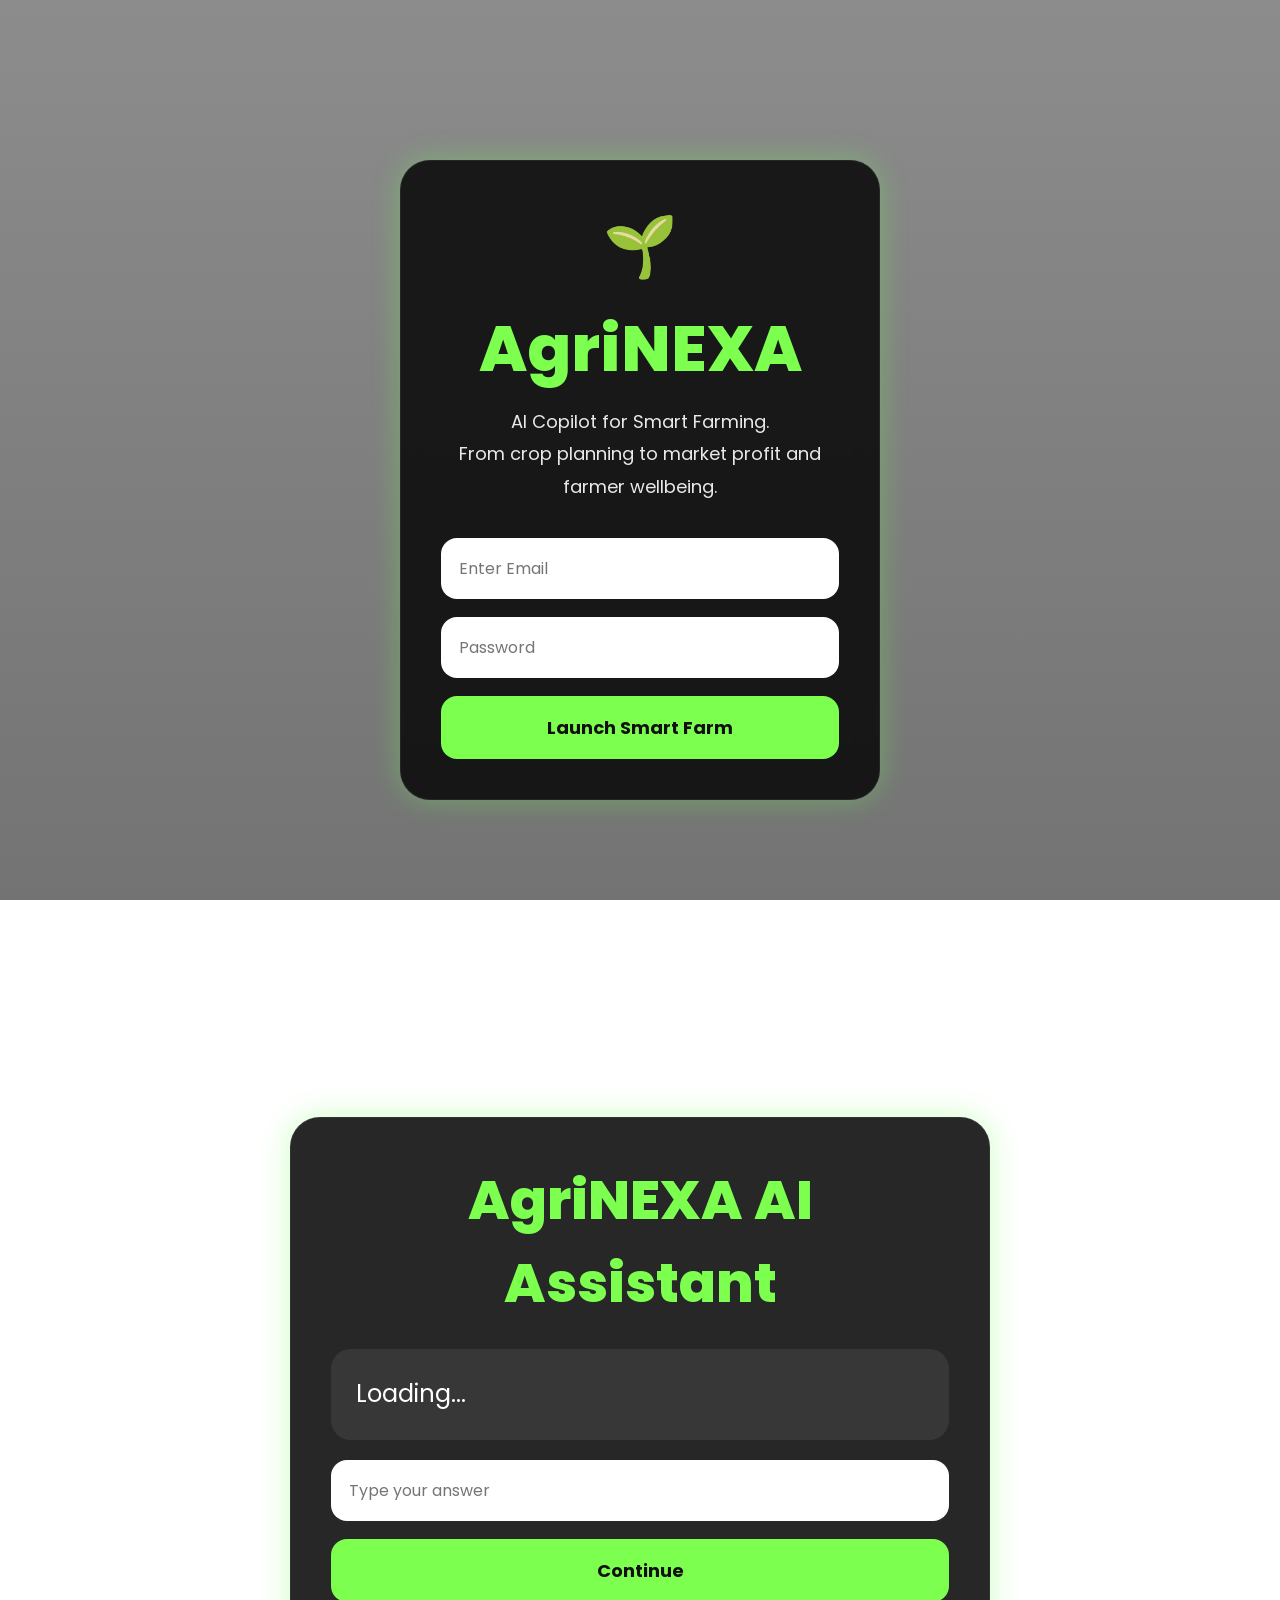
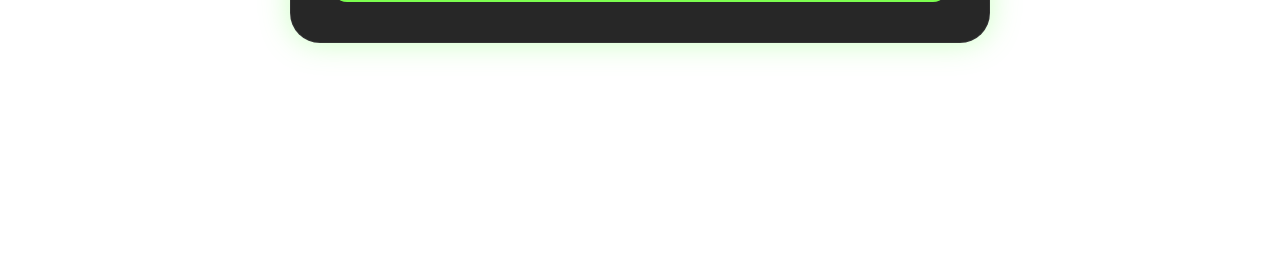
==== index.html @ 7d74be55 "best" ====
<!DOCTYPE html>
<html lang="en">
<head>
<meta charset="UTF-8" />
<meta name="viewport" content="width=device-width, initial-scale=1.0"/>

<title>AgriNEXA AI</title>

<link href="https://fonts.googleapis.com/css2?family=Poppins:wght@300;400;500;600;700;800&display=swap" rel="stylesheet">

<style>

*{
margin:0;
padding:0;
box-sizing:border-box;
font-family:'Poppins',sans-serif;
}

body{
background:
linear-gradient(rgba(0,0,0,0.45),rgba(0,0,0,0.55)),
url('https://images.unsplash.com/photo-1500382017468-9049fed747ef?q=80&w=1600&auto=format&fit=crop');
background-size:cover;
background-position:center;
background-attachment:fixed;
min-height:100vh;
color:white;
padding:30px;
}

.hidden{
display:none;
}

.center-screen{
min-height:100vh;
display:flex;
justify-content:center;
align-items:center;
}

.glass-card{
background:rgba(10,10,10,0.88);
backdrop-filter:blur(10px);
border-radius:30px;
padding:40px;
box-shadow:0 0 30px rgba(110,255,84,0.35);
border:1px solid rgba(255,255,255,0.06);
}

.login-box{
width:100%;
max-width:480px;
text-align:center;
}

.logo{
font-size:64px;
font-weight:800;
color:#7CFF4F;
margin-bottom:10px;
}

.logo-small{
font-size:60px;
margin-bottom:10px;
}

.subtitle{
font-size:18px;
line-height:1.8;
color:#e9e9e9;
margin-bottom:35px;
}

input,
select{
width:100%;
padding:18px;
margin-bottom:18px;
border:none;
border-radius:16px;
font-size:16px;
outline:none;
background:white;
}

button{
width:100%;
padding:18px;
border:none;
border-radius:16px;
background:#7CFF4F;
color:#111;
font-size:18px;
font-weight:700;
cursor:pointer;
transition:0.3s;
}

button:hover{
transform:scale(1.02);
}

.ai-box{
max-width:700px;
width:100%;
}

.ai-title{
font-size:55px;
font-weight:800;
color:#7CFF4F;
margin-bottom:25px;
text-align:center;
}

.question-box{
background:rgba(255,255,255,0.08);
padding:25px;
border-radius:20px;
font-size:24px;
line-height:1.7;
margin-bottom:20px;
}

.dashboard{
max-width:1400px;
margin:auto;
}

.dashboard-title{
font-size:58px;
font-weight:800;
color:#7CFF4F;
margin-bottom:30px;
}

.grid{
display:grid;
grid-template-columns:repeat(auto-fit,minmax(280px,1fr));
gap:25px;
}

.card{
background:rgba(10,10,10,0.88);
padding:30px;
border-radius:28px;
box-shadow:0 0 20px rgba(110,255,84,0.18);
border:1px solid rgba(255,255,255,0.05);
}

.card h3{
font-size:30px;
color:#7CFF4F;
margin-bottom:20px;
}

.big-number{
font-size:55px;
font-weight:800;
margin-bottom:10px;
}

.card p{
line-height:1.8;
font-size:16px;
color:#e7e7e7;
}

.status{
padding:10px 18px;
display:inline-block;
border-radius:50px;
background:#7CFF4F;
color:#111;
font-weight:700;
margin-bottom:15px;
}

.alert{
background:rgba(255,255,255,0.08);
padding:15px;
border-radius:14px;
margin-top:12px;
}

.progress{
height:10px;
background:#444;
border-radius:50px;
overflow:hidden;
margin-top:15px;
}

.progress-bar{
height:100%;
width:85%;
background:#7CFF4F;
}

@media(max-width:768px){

body{
padding:15px;
}

.logo{
font-size:48px;
}

.ai-title{
font-size:38px;
}

.dashboard-title{
font-size:40px;
}

}

</style>
</head>

<body>

<!-- LOGIN PAGE -->

<section id="loginPage" class="center-screen">

<div class="glass-card login-box">

<div class="logo-small">🌱</div>

<h1 class="logo">AgriNEXA</h1>

<p class="subtitle">
AI Copilot for Smart Farming.<br>
From crop planning to market profit and farmer wellbeing.
</p>

<input type="email" placeholder="Enter Email">

<input type="password" placeholder="Password">

<button onclick="startOnboarding()">
Launch Smart Farm
</button>

</div>

</section>

<!-- AI ONBOARDING -->

<section id="onboardingPage" class="hidden center-screen">

<div class="glass-card ai-box">

<h1 class="ai-title">AgriNEXA AI Assistant</h1>

<div class="question-box" id="questionBox">
Loading...
</div>

<input
type="text"
id="answerInput"
placeholder="Type your answer"
>

<button onclick="nextQuestion()">
Continue
</button>

</div>

</section>

<!-- DASHBOARD -->

<section id="dashboardPage" class="hidden">

<div class="dashboard">

<h1 class="dashboard-title">
AgriNEXA Intelligence Center
</h1>

<div class="grid">

<!-- PROFILE -->

<div class="card">

<h3>👨‍🌾 Farmer Profile</h3>

<p><strong>Name:</strong> <span id="farmerName">--</span></p>

<p><strong>Region:</strong> <span id="regionName">--</span></p>

<p><strong>Selected Crop:</strong></p>

<p id="cropResult">
Waiting for AI recommendation...
</p>

</div>

<!-- FARM HEALTH -->

<div class="card">

<h3>🌿 Farm Health</h3>

<div class="big-number" id="farmHealth">
--
</div>

<p>
AI analyzes environmental conditions,
soil readiness and crop potential.
</p>

<div class="progress">
<div class="progress-bar"></div>
</div>

</div>

<!-- WEATHER -->

<div class="card">

<h3>🌦 Weather Risk</h3>

<div class="big-number" id="weatherRisk">
--
</div>

<p>
Climate monitoring and seasonal
prediction intelligence.
</p>

</div>

<!-- PROFIT -->

<div class="card">

<h3>💰 Expected Profit</h3>

<div class="big-number" id="profitForecast">
--
</div>

<p>
Projected seasonal revenue generated
from AI market intelligence.
</p>

</div>

<!-- AI ASSISTANT -->

<div class="card">

<h3>🤖 AI Farming Assistant</h3>

<p id="aiMessage">
AI waiting for farmer data...
</p>

<input type="text" placeholder="Ask AgriNEXA AI anything">

<button style="margin-top:15px;">
Ask AI
</button>

</div>

<!-- WELLBEING -->

<div class="card">

<h3>💖 Farmer Wellbeing</h3>

<p id="wellbeingStatus">
Waiting for wellbeing analysis...
</p>

<div class="progress">
<div class="progress-bar" style="width:78%;"></div>
</div>

</div>

<!-- JOURNEY -->

<div class="card">

<h3>🧭 AI Farm Journey</h3>

<p>✅ Soil Analysis</p>
<p>✅ Crop Recommendation</p>
<p>✅ Disease Monitoring</p>
<p>⚪ Harvest Planning</p>
<p>⚪ Market Selling</p>

<div class="progress">
<div class="progress-bar" style="width:60%;"></div>
</div>

</div>

<!-- CROP SCANNER -->

<div class="card">

<h3>📷 Crop Disease Scanner</h3>

<img
src="https://images.unsplash.com/photo-1464226184884-fa280b87c399?q=80&w=1200&auto=format&fit=crop"
style="width:100%;border-radius:18px;margin-bottom:18px;"
>

<input type="file">

<button style="margin-top:15px;">
Scan Plant
</button>

<p style="margin-top:15px;">
AI waiting for crop scan...
</p>

</div>

<!-- MARKET -->

<div class="card">

<h3>🌍 Market Intelligence</h3>

<p>📍 Best Market: Arusha City</p>
<p>💵 Demand Level: HIGH</p>
<p>📈 Prices expected to rise next week</p>

<h3 style="margin-top:25px;">
🚨 Live AI Alerts
</h3>

<div class="alert">
🌧 Rain expected in 3 days.
</div>

<div class="alert">
📊 Market demand increased by 12%.
</div>

<div class="alert">
🦠 Early disease risk detected nearby.
</div>

</div>

<!-- INSURANCE -->

<div class="card">

<h3>🛡 AgriNEXA Farm Shield</h3>

<div class="status">
INSURANCE OPTIONAL
</div>

<p>✅ Climate Damage</p>
<p>✅ Crop Failure Protection</p>
<p>✅ Disease Loss</p>
<p>✅ Extreme Rainfall</p>

<p style="margin-top:20px;">
Monthly Protection:<br>
<strong>18,000 TZS</strong>
</p>

<button style="margin-top:20px;">
Activate Farm Shield
</button>

</div>

</div>

</div>

</section>

<script>

const loginPage = document.getElementById("loginPage");
const onboardingPage = document.getElementById("onboardingPage");
const dashboardPage = document.getElementById("dashboardPage");

const questionBox = document.getElementById("questionBox");
const answerInput = document.getElementById("answerInput");

const farmerName = document.getElementById("farmerName");
const regionName = document.getElementById("regionName");

const cropResult = document.getElementById("cropResult");
const farmHealth = document.getElementById("farmHealth");
const weatherRisk = document.getElementById("weatherRisk");
const profitForecast = document.getElementById("profitForecast");
const wellbeingStatus = document.getElementById("wellbeingStatus");
const aiMessage = document.getElementById("aiMessage");

let farmerData = {};

const questions = [

{
key:"name",
question:"👋 Hello farmer, what is your name?"
},

{
key:"region",
question:"📍 Which region are you farming in?"
},

{
key:"crop",
question:"🌱 Which crop are you interested in growing?"
},

{
key:"feeling",
question:"💭 How are you feeling about this farming season?"
}

];

let currentQuestion = 0;

function startOnboarding(){

loginPage.classList.add("hidden");

onboardingPage.classList.remove("hidden");

questionBox.innerHTML = questions[0].question;

}

function nextQuestion(){

const answer = answerInput.value.trim();

if(answer === ""){

alert("Please answer first.");

return;

}

farmerData[questions[currentQuestion].key] = answer;

currentQuestion++;

if(currentQuestion < questions.length){

questionBox.innerHTML =
questions[currentQuestion].question;

answerInput.value = "";

}else{

generateDashboard();

}

}

function generateDashboard(){

onboardingPage.classList.add("hidden");

dashboardPage.classList.remove("hidden");

farmerName.innerHTML = farmerData.name;

regionName.innerHTML = farmerData.region;

cropResult.innerHTML =
farmerData.crop;

const crop = farmerData.crop.toLowerCase();

if(crop.includes("coffee")){

farmHealth.innerHTML = "92%";

weatherRisk.innerHTML = "LOW";

profitForecast.innerHTML = "480K";

aiMessage.innerHTML =
"Coffee farming in " +
farmerData.region +
" has strong export demand and low climate risk.";

}
else if(crop.includes("maize")){

farmHealth.innerHTML = "85%";

weatherRisk.innerHTML = "MEDIUM";

profitForecast.innerHTML = "320K";

aiMessage.innerHTML =
"Maize farming in " +
farmerData.region +
" shows stable market potential.";

}
else{

farmHealth.innerHTML = "88%";

weatherRisk.innerHTML = "LOW";

profitForecast.innerHTML = "400K";

aiMessage.innerHTML =
"AI predicts positive farming potential in " +
farmerData.region + ".";

}

const feeling =
farmerData.feeling.toLowerCase();

if(
feeling.includes("stress") ||
feeling.includes("tired") ||
feeling.includes("worried")
){

wellbeingStatus.innerHTML =
"⚠ Emotional stress detected. Wellness support activated.";

}else{

wellbeingStatus.innerHTML =
"✅ Farmer wellbeing stable and supported.";

}

window.scrollTo(0,0);

}

</script>

</body>
</html>
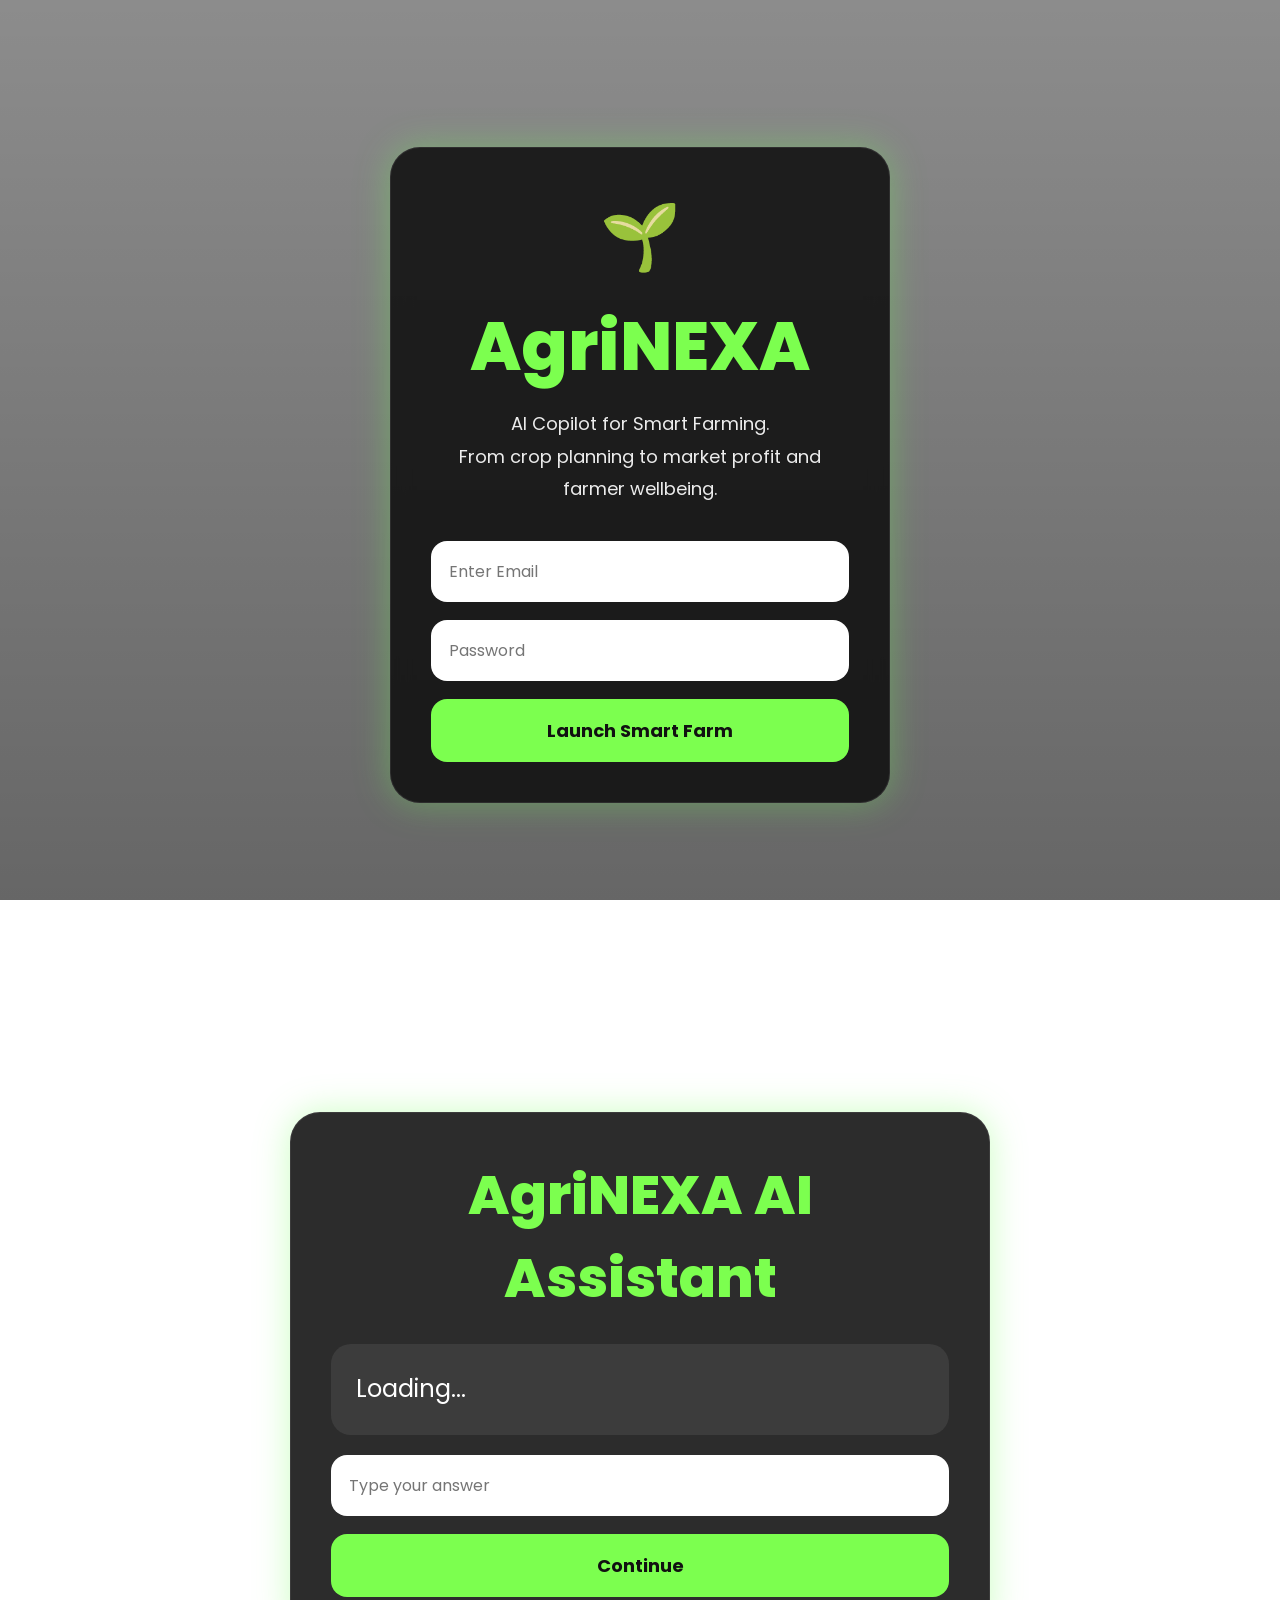
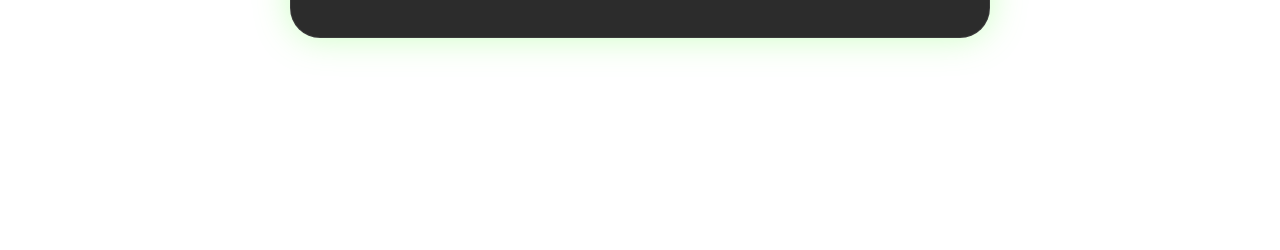
==== commit 829ac0fd: "cool" ====
--- a/index.html
+++ b/index.html
@@ -1,8 +1,8 @@
 <!DOCTYPE html>
 <html lang="en">
 <head>
-<meta charset="UTF-8" />
-<meta name="viewport" content="width=device-width, initial-scale=1.0"/>
+<meta charset="UTF-8">
+<meta name="viewport" content="width=device-width, initial-scale=1.0">
 
 <title>AgriNEXA AI</title>
 
@@ -19,14 +19,14 @@
 
 body{
 background:
-linear-gradient(rgba(0,0,0,0.45),rgba(0,0,0,0.55)),
+linear-gradient(rgba(0,0,0,0.45),rgba(0,0,0,0.60)),
 url('https://images.unsplash.com/photo-1500382017468-9049fed747ef?q=80&w=1600&auto=format&fit=crop');
 background-size:cover;
 background-position:center;
 background-attachment:fixed;
 min-height:100vh;
+padding:25px;
 color:white;
-padding:30px;
 }
 
 .hidden{
@@ -41,36 +41,36 @@
 }
 
 .glass-card{
-background:rgba(10,10,10,0.88);
-backdrop-filter:blur(10px);
+background:rgba(15,15,15,0.88);
 border-radius:30px;
 padding:40px;
-box-shadow:0 0 30px rgba(110,255,84,0.35);
-border:1px solid rgba(255,255,255,0.06);
+backdrop-filter:blur(10px);
+box-shadow:0 0 35px rgba(110,255,84,0.35);
+border:1px solid rgba(255,255,255,0.08);
 }
 
 .login-box{
 width:100%;
-max-width:480px;
+max-width:500px;
 text-align:center;
 }
 
 .logo{
-font-size:64px;
+font-size:68px;
 font-weight:800;
 color:#7CFF4F;
 margin-bottom:10px;
 }
 
 .logo-small{
-font-size:60px;
+font-size:65px;
 margin-bottom:10px;
 }
 
 .subtitle{
 font-size:18px;
 line-height:1.8;
-color:#e9e9e9;
+color:#ececec;
 margin-bottom:35px;
 }
 
@@ -83,7 +83,6 @@
 border-radius:16px;
 font-size:16px;
 outline:none;
-background:white;
 }
 
 button{
@@ -92,9 +91,9 @@
 border:none;
 border-radius:16px;
 background:#7CFF4F;
-color:#111;
 font-size:18px;
 font-weight:700;
+color:#111;
 cursor:pointer;
 transition:0.3s;
 }
@@ -104,8 +103,8 @@
 }
 
 .ai-box{
+width:100%;
 max-width:700px;
-width:100%;
 }
 
 .ai-title{
@@ -126,12 +125,12 @@
 }
 
 .dashboard{
-max-width:1400px;
+max-width:1450px;
 margin:auto;
 }
 
 .dashboard-title{
-font-size:58px;
+font-size:60px;
 font-weight:800;
 color:#7CFF4F;
 margin-bottom:30px;
@@ -139,49 +138,39 @@
 
 .grid{
 display:grid;
-grid-template-columns:repeat(auto-fit,minmax(280px,1fr));
+grid-template-columns:repeat(auto-fit,minmax(300px,1fr));
 gap:25px;
 }
 
 .card{
-background:rgba(10,10,10,0.88);
-padding:30px;
+background:rgba(15,15,15,0.88);
+padding:28px;
 border-radius:28px;
-box-shadow:0 0 20px rgba(110,255,84,0.18);
+box-shadow:0 0 20px rgba(110,255,84,0.15);
 border:1px solid rgba(255,255,255,0.05);
 }
 
 .card h3{
 font-size:30px;
+margin-bottom:18px;
 color:#7CFF4F;
-margin-bottom:20px;
 }
 
 .big-number{
-font-size:55px;
+font-size:58px;
 font-weight:800;
-margin-bottom:10px;
+margin-bottom:12px;
 }
 
 .card p{
+font-size:16px;
 line-height:1.8;
-font-size:16px;
-color:#e7e7e7;
-}
-
-.status{
-padding:10px 18px;
-display:inline-block;
-border-radius:50px;
-background:#7CFF4F;
-color:#111;
-font-weight:700;
-margin-bottom:15px;
+color:#ededed;
 }
 
 .alert{
 background:rgba(255,255,255,0.08);
-padding:15px;
+padding:14px;
 border-radius:14px;
 margin-top:12px;
 }
@@ -191,7 +180,7 @@
 background:#444;
 border-radius:50px;
 overflow:hidden;
-margin-top:15px;
+margin-top:18px;
 }
 
 .progress-bar{
@@ -200,22 +189,32 @@
 background:#7CFF4F;
 }
 
+.status{
+display:inline-block;
+padding:10px 18px;
+background:#7CFF4F;
+color:#111;
+font-weight:700;
+border-radius:50px;
+margin-bottom:18px;
+}
+
 @media(max-width:768px){
+
+.logo{
+font-size:50px;
+}
+
+.ai-title{
+font-size:38px;
+}
+
+.dashboard-title{
+font-size:40px;
+}
 
 body{
 padding:15px;
-}
-
-.logo{
-font-size:48px;
-}
-
-.ai-title{
-font-size:38px;
-}
-
-.dashboard-title{
-font-size:40px;
 }
 
 }
@@ -252,13 +251,15 @@
 
 </section>
 
-<!-- AI ONBOARDING -->
+<!-- AI QUESTIONS -->
 
 <section id="onboardingPage" class="hidden center-screen">
 
 <div class="glass-card ai-box">
 
-<h1 class="ai-title">AgriNEXA AI Assistant</h1>
+<h1 class="ai-title">
+AgriNEXA AI Assistant
+</h1>
 
 <div class="question-box" id="questionBox">
 Loading...
@@ -300,15 +301,19 @@
 
 <p><strong>Region:</strong> <span id="regionName">--</span></p>
 
-<p><strong>Selected Crop:</strong></p>
+<p><strong>Budget:</strong> <span id="budgetName">--</span></p>
+
+<p style="margin-top:15px;">
+<strong>Recommended Crop:</strong>
+</p>
 
 <p id="cropResult">
-Waiting for AI recommendation...
-</p>
-
-</div>
-
-<!-- FARM HEALTH -->
+Waiting for AI analysis...
+</p>
+
+</div>
+
+<!-- HEALTH -->
 
 <div class="card">
 
@@ -319,8 +324,7 @@
 </div>
 
 <p>
-AI analyzes environmental conditions,
-soil readiness and crop potential.
+AI detects crop performance and environmental conditions.
 </p>
 
 <div class="progress">
@@ -340,8 +344,7 @@
 </div>
 
 <p>
-Climate monitoring and seasonal
-prediction intelligence.
+Real-time climate intelligence and rainfall prediction.
 </p>
 
 </div>
@@ -357,13 +360,12 @@
 </div>
 
 <p>
-Projected seasonal revenue generated
-from AI market intelligence.
-</p>
-
-</div>
-
-<!-- AI ASSISTANT -->
+Projected seasonal revenue powered by AI market intelligence.
+</p>
+
+</div>
+
+<!-- AI -->
 
 <div class="card">
 
@@ -392,7 +394,7 @@
 </p>
 
 <div class="progress">
-<div class="progress-bar" style="width:78%;"></div>
+<div class="progress-bar" style="width:75%;"></div>
 </div>
 
 </div>
@@ -415,7 +417,7 @@
 
 </div>
 
-<!-- CROP SCANNER -->
+<!-- SCANNER -->
 
 <div class="card">
 
@@ -445,8 +447,10 @@
 <h3>🌍 Market Intelligence</h3>
 
 <p>📍 Best Market: Arusha City</p>
-<p>💵 Demand Level: HIGH</p>
-<p>📈 Prices expected to rise next week</p>
+
+<p>📈 Market Demand: HIGH</p>
+
+<p>💵 Selling Prices Rising</p>
 
 <h3 style="margin-top:25px;">
 🚨 Live AI Alerts
@@ -457,11 +461,11 @@
 </div>
 
 <div class="alert">
-📊 Market demand increased by 12%.
+📊 Coffee demand increased by 12%.
 </div>
 
 <div class="alert">
-🦠 Early disease risk detected nearby.
+🦠 Early disease risk nearby.
 </div>
 
 </div>
@@ -476,13 +480,13 @@
 INSURANCE OPTIONAL
 </div>
 
+<p>✅ Crop Failure Protection</p>
 <p>✅ Climate Damage</p>
-<p>✅ Crop Failure Protection</p>
 <p>✅ Disease Loss</p>
 <p>✅ Extreme Rainfall</p>
 
-<p style="margin-top:20px;">
-Monthly Protection:<br>
+<p style="margin-top:18px;">
+Monthly Protection:
 <strong>18,000 TZS</strong>
 </p>
 
@@ -500,22 +504,47 @@
 
 <script>
 
-const loginPage = document.getElementById("loginPage");
-const onboardingPage = document.getElementById("onboardingPage");
-const dashboardPage = document.getElementById("dashboardPage");
-
-const questionBox = document.getElementById("questionBox");
-const answerInput = document.getElementById("answerInput");
-
-const farmerName = document.getElementById("farmerName");
-const regionName = document.getElementById("regionName");
-
-const cropResult = document.getElementById("cropResult");
-const farmHealth = document.getElementById("farmHealth");
-const weatherRisk = document.getElementById("weatherRisk");
-const profitForecast = document.getElementById("profitForecast");
-const wellbeingStatus = document.getElementById("wellbeingStatus");
-const aiMessage = document.getElementById("aiMessage");
+const loginPage =
+document.getElementById("loginPage");
+
+const onboardingPage =
+document.getElementById("onboardingPage");
+
+const dashboardPage =
+document.getElementById("dashboardPage");
+
+const questionBox =
+document.getElementById("questionBox");
+
+const answerInput =
+document.getElementById("answerInput");
+
+const farmerName =
+document.getElementById("farmerName");
+
+const regionName =
+document.getElementById("regionName");
+
+const budgetName =
+document.getElementById("budgetName");
+
+const cropResult =
+document.getElementById("cropResult");
+
+const farmHealth =
+document.getElementById("farmHealth");
+
+const weatherRisk =
+document.getElementById("weatherRisk");
+
+const profitForecast =
+document.getElementById("profitForecast");
+
+const wellbeingStatus =
+document.getElementById("wellbeingStatus");
+
+const aiMessage =
+document.getElementById("aiMessage");
 
 let farmerData = {};
 
@@ -533,7 +562,12 @@
 
 {
 key:"crop",
-question:"🌱 Which crop are you interested in growing?"
+question:"🌱 Which crop do you want to grow?"
+},
+
+{
+key:"budget",
+question:"💰 What is your farming budget?"
 },
 
 {
@@ -551,34 +585,49 @@
 
 onboardingPage.classList.remove("hidden");
 
-questionBox.innerHTML = questions[0].question;
-
-}
-
-function nextQuestion(){
-
-const answer = answerInput.value.trim();
-
-if(answer === ""){
-
-alert("Please answer first.");
-
-return;
-
-}
-
-farmerData[questions[currentQuestion].key] = answer;
-
-currentQuestion++;
-
-if(currentQuestion < questions.length){
+dashboardPage.classList.add("hidden");
+
+currentQuestion = 0;
 
 questionBox.innerHTML =
 questions[currentQuestion].question;
 
 answerInput.value = "";
 
-}else{
+answerInput.focus();
+
+}
+
+function nextQuestion(){
+
+const answer =
+answerInput.value.trim();
+
+if(answer === ""){
+
+alert("Please answer first.");
+
+return;
+
+}
+
+farmerData[
+questions[currentQuestion].key
+] = answer;
+
+currentQuestion++;
+
+if(currentQuestion < questions.length){
+
+questionBox.innerHTML =
+questions[currentQuestion].question;
+
+answerInput.value = "";
+
+answerInput.focus();
+
+}
+else{
 
 generateDashboard();
 
@@ -592,14 +641,20 @@
 
 dashboardPage.classList.remove("hidden");
 
-farmerName.innerHTML = farmerData.name;
-
-regionName.innerHTML = farmerData.region;
+farmerName.innerHTML =
+farmerData.name;
+
+regionName.innerHTML =
+farmerData.region;
+
+budgetName.innerHTML =
+farmerData.budget;
 
 cropResult.innerHTML =
 farmerData.crop;
 
-const crop = farmerData.crop.toLowerCase();
+const crop =
+farmerData.crop.toLowerCase();
 
 if(crop.includes("coffee")){
 
@@ -612,7 +667,7 @@
 aiMessage.innerHTML =
 "Coffee farming in " +
 farmerData.region +
-" has strong export demand and low climate risk.";
+" shows strong export demand, low rainfall risk and high profitability.";
 
 }
 else if(crop.includes("maize")){
@@ -626,7 +681,7 @@
 aiMessage.innerHTML =
 "Maize farming in " +
 farmerData.region +
-" shows stable market potential.";
+" has stable growth potential and seasonal demand.";
 
 }
 else{
@@ -638,7 +693,7 @@
 profitForecast.innerHTML = "400K";
 
 aiMessage.innerHTML =
-"AI predicts positive farming potential in " +
+"AI predicts positive farming opportunities in " +
 farmerData.region + ".";
 
 }
@@ -648,21 +703,35 @@
 
 if(
 feeling.includes("stress") ||
-feeling.includes("tired") ||
-feeling.includes("worried")
+feeling.includes("worried") ||
+feeling.includes("tired")
 ){
 
 wellbeingStatus.innerHTML =
-"⚠ Emotional stress detected. Wellness support activated.";
-
-}else{
+"⚠ Emotional stress detected. AgriNEXA wellness support activated.";
+
+}
+else{
 
 wellbeingStatus.innerHTML =
 "✅ Farmer wellbeing stable and supported.";
 
 }
 
-window.scrollTo(0,0);
+window.scrollTo({
+top:0,
+behavior:"smooth"
+});
+
+}
+
+window.onload = function(){
+
+loginPage.classList.remove("hidden");
+
+onboardingPage.classList.add("hidden");
+
+dashboardPage.classList.add("hidden");
 
 }
 
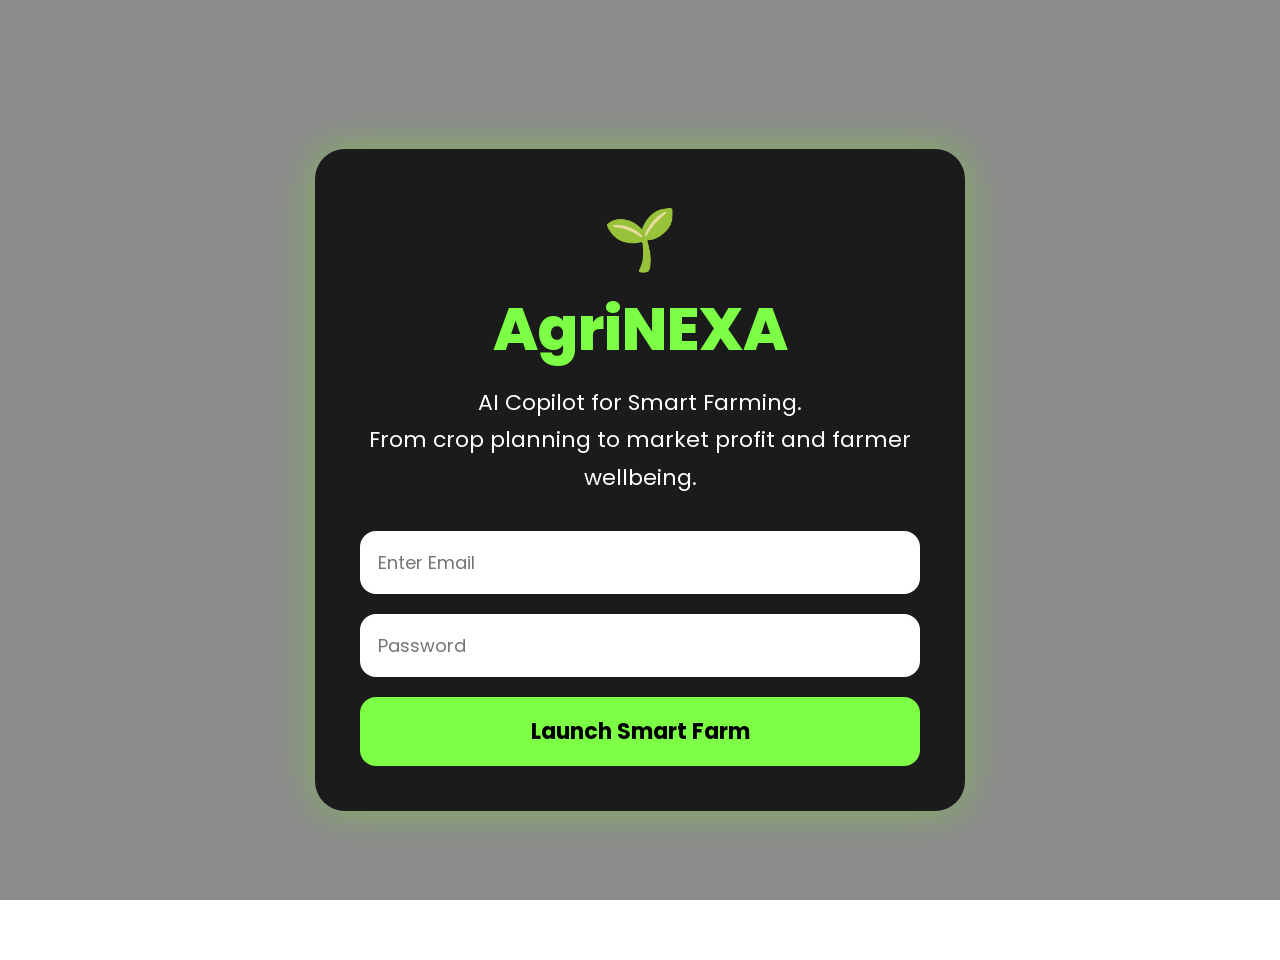
==== commit 6d341850: "super cool" ====
--- a/index.html
+++ b/index.html
@@ -3,10 +3,9 @@
 <head>
 <meta charset="UTF-8">
 <meta name="viewport" content="width=device-width, initial-scale=1.0">
-
 <title>AgriNEXA AI</title>
 
-<link href="https://fonts.googleapis.com/css2?family=Poppins:wght@300;400;500;600;700;800&display=swap" rel="stylesheet">
+<link href="https://fonts.googleapis.com/css2?family=Poppins:wght@300;400;500;700;800&display=swap" rel="stylesheet">
 
 <style>
 
@@ -18,71 +17,65 @@
 }
 
 body{
-background:
-linear-gradient(rgba(0,0,0,0.45),rgba(0,0,0,0.60)),
-url('https://images.unsplash.com/photo-1500382017468-9049fed747ef?q=80&w=1600&auto=format&fit=crop');
+background:url('https://images.unsplash.com/photo-1500382017468-9049fed747ef?q=80&w=1600&auto=format&fit=crop');
 background-size:cover;
 background-position:center;
-background-attachment:fixed;
 min-height:100vh;
-padding:25px;
-color:white;
-}
-
-.hidden{
-display:none;
-}
-
-.center-screen{
-min-height:100vh;
+padding:30px;
+overflow-x:hidden;
+}
+
+.overlay{
+position:fixed;
+top:0;
+left:0;
+width:100%;
+height:100%;
+background:rgba(0,0,0,0.45);
+z-index:-1;
+}
+
+.center{
 display:flex;
 justify-content:center;
 align-items:center;
-}
-
-.glass-card{
-background:rgba(15,15,15,0.88);
+min-height:100vh;
+}
+
+.card{
+width:100%;
+max-width:650px;
+background:rgba(18,18,18,0.92);
 border-radius:30px;
-padding:40px;
+padding:45px;
+box-shadow:0 0 40px rgba(111,255,0,0.35);
 backdrop-filter:blur(10px);
-box-shadow:0 0 35px rgba(110,255,84,0.35);
-border:1px solid rgba(255,255,255,0.08);
-}
-
-.login-box{
-width:100%;
-max-width:500px;
+}
+
+.logo{
+font-size:60px;
+font-weight:800;
+color:#7CFF45;
 text-align:center;
-}
-
-.logo{
-font-size:68px;
-font-weight:800;
-color:#7CFF4F;
 margin-bottom:10px;
 }
 
-.logo-small{
-font-size:65px;
-margin-bottom:10px;
-}
-
 .subtitle{
-font-size:18px;
-line-height:1.8;
-color:#ececec;
+text-align:center;
+color:white;
+font-size:22px;
+line-height:1.7;
 margin-bottom:35px;
 }
 
-input,
-select{
+input,select{
 width:100%;
 padding:18px;
-margin-bottom:18px;
 border:none;
+outline:none;
 border-radius:16px;
-font-size:16px;
-outline:none;
+margin-bottom:20px;
+font-size:18px;
 }
 
 button{
@@ -90,10 +83,9 @@
 padding:18px;
 border:none;
 border-radius:16px;
-background:#7CFF4F;
-font-size:18px;
+background:#7CFF45;
+font-size:22px;
 font-weight:700;
-color:#111;
 cursor:pointer;
 transition:0.3s;
 }
@@ -102,142 +94,117 @@
 transform:scale(1.02);
 }
 
-.ai-box{
-width:100%;
-max-width:700px;
-}
-
-.ai-title{
-font-size:55px;
-font-weight:800;
-color:#7CFF4F;
-margin-bottom:25px;
-text-align:center;
-}
-
 .question-box{
-background:rgba(255,255,255,0.08);
+background:#3b3b3b;
 padding:25px;
-border-radius:20px;
+border-radius:18px;
+color:white;
 font-size:24px;
-line-height:1.7;
 margin-bottom:20px;
+font-weight:600;
+line-height:1.6;
 }
 
 .dashboard{
-max-width:1450px;
-margin:auto;
+display:none;
+padding-top:20px;
 }
 
 .dashboard-title{
 font-size:60px;
 font-weight:800;
-color:#7CFF4F;
-margin-bottom:30px;
+color:#7CFF45;
+margin-bottom:25px;
 }
 
 .grid{
 display:grid;
-grid-template-columns:repeat(auto-fit,minmax(300px,1fr));
-gap:25px;
-}
-
-.card{
-background:rgba(15,15,15,0.88);
-padding:28px;
-border-radius:28px;
-box-shadow:0 0 20px rgba(110,255,84,0.15);
-border:1px solid rgba(255,255,255,0.05);
-}
-
-.card h3{
-font-size:30px;
+grid-template-columns:repeat(auto-fit,minmax(280px,1fr));
+gap:20px;
+}
+
+.box{
+background:rgba(18,18,18,0.92);
+border-radius:25px;
+padding:25px;
+color:white;
+box-shadow:0 0 25px rgba(124,255,69,0.18);
+}
+
+.box h2{
+color:#7CFF45;
+font-size:34px;
 margin-bottom:18px;
-color:#7CFF4F;
-}
-
-.big-number{
-font-size:58px;
+}
+
+.big{
+font-size:55px;
 font-weight:800;
-margin-bottom:12px;
-}
-
-.card p{
-font-size:16px;
+margin-bottom:10px;
+}
+
+.small{
+font-size:17px;
 line-height:1.8;
-color:#ededed;
-}
-
-.alert{
-background:rgba(255,255,255,0.08);
-padding:14px;
-border-radius:14px;
-margin-top:12px;
 }
 
 .progress{
-height:10px;
-background:#444;
-border-radius:50px;
+width:100%;
+height:12px;
+background:#555;
+border-radius:20px;
 overflow:hidden;
-margin-top:18px;
+margin-top:20px;
 }
 
 .progress-bar{
 height:100%;
-width:85%;
-background:#7CFF4F;
-}
-
-.status{
-display:inline-block;
-padding:10px 18px;
-background:#7CFF4F;
-color:#111;
-font-weight:700;
-border-radius:50px;
-margin-bottom:18px;
-}
-
-@media(max-width:768px){
+width:75%;
+background:#7CFF45;
+}
+
+.ai-message{
+font-size:18px;
+line-height:1.9;
+margin-top:15px;
+}
+
+@media(max-width:700px){
 
 .logo{
-font-size:50px;
-}
-
-.ai-title{
-font-size:38px;
+font-size:45px;
 }
 
 .dashboard-title{
-font-size:40px;
-}
-
-body{
-padding:15px;
+font-size:42px;
+}
+
+.card{
+padding:30px;
 }
 
 }
 
 </style>
 </head>
-
 <body>
 
+<div class="overlay"></div>
+
 <!-- LOGIN PAGE -->
 
-<section id="loginPage" class="center-screen">
-
-<div class="glass-card login-box">
-
-<div class="logo-small">🌱</div>
-
-<h1 class="logo">AgriNEXA</h1>
-
-<p class="subtitle">
+<div class="center" id="loginPage">
+
+<div class="card">
+
+<div style="text-align:center;font-size:60px;">🌱</div>
+
+<div class="logo">AgriNEXA</div>
+
+<div class="subtitle">
 AI Copilot for Smart Farming.<br>
 From crop planning to market profit and farmer wellbeing.
-</p>
+</div>
 
 <input type="email" placeholder="Enter Email">
 
@@ -249,17 +216,17 @@
 
 </div>
 
-</section>
-
-<!-- AI QUESTIONS -->
-
-<section id="onboardingPage" class="hidden center-screen">
-
-<div class="glass-card ai-box">
-
-<h1 class="ai-title">
+</div>
+
+<!-- ONBOARDING PAGE -->
+
+<div class="center" id="onboardingPage" style="display:none;">
+
+<div class="card">
+
+<div class="logo" style="font-size:52px;">
 AgriNEXA AI Assistant
-</h1>
+</div>
 
 <div class="question-box" id="questionBox">
 Loading...
@@ -268,8 +235,7 @@
 <input
 type="text"
 id="answerInput"
-placeholder="Type your answer"
->
+placeholder="Type your answer">
 
 <button onclick="nextQuestion()">
 Continue
@@ -277,55 +243,78 @@
 
 </div>
 
-</section>
+</div>
 
 <!-- DASHBOARD -->
 
-<section id="dashboardPage" class="hidden">
-
-<div class="dashboard">
-
-<h1 class="dashboard-title">
+<div class="dashboard" id="dashboardPage">
+
+<div class="dashboard-title">
 AgriNEXA Intelligence Center
-</h1>
+</div>
 
 <div class="grid">
 
-<!-- PROFILE -->
-
-<div class="card">
-
-<h3>👨‍🌾 Farmer Profile</h3>
-
-<p><strong>Name:</strong> <span id="farmerName">--</span></p>
-
-<p><strong>Region:</strong> <span id="regionName">--</span></p>
-
-<p><strong>Budget:</strong> <span id="budgetName">--</span></p>
-
-<p style="margin-top:15px;">
-<strong>Recommended Crop:</strong>
-</p>
-
-<p id="cropResult">
-Waiting for AI analysis...
-</p>
-
-</div>
-
-<!-- HEALTH -->
-
-<div class="card">
-
-<h3>🌿 Farm Health</h3>
-
-<div class="big-number" id="farmHealth">
---
-</div>
-
-<p>
-AI detects crop performance and environmental conditions.
-</p>
+<div class="box">
+<h2>👨‍🌾 Farmer Profile</h2>
+
+<div class="small">
+<b>Name:</b> <span id="farmerName"></span><br><br>
+
+<b>Region:</b> <span id="regionName"></span><br><br>
+
+<b>Selected Crop:</b> <span id="cropResult"></span><br><br>
+
+<b>Budget:</b> <span id="budgetName"></span>
+</div>
+</div>
+
+<div class="box">
+<h2>🌱 Farm Health</h2>
+
+<div class="big" id="farmHealth">
+92%
+</div>
+
+<div class="small">
+AI detects strong crop performance and healthy environmental conditions.
+</div>
+</div>
+
+<div class="box">
+<h2>💰 Expected Profit</h2>
+
+<div class="big" id="profitForecast">
+460K
+</div>
+
+<div class="small">
+Projected seasonal profit based on AI crop intelligence and market demand.
+</div>
+</div>
+
+<div class="box">
+<h2>🌦 Weather Risk</h2>
+
+<div class="big" id="weatherRisk">
+LOW
+</div>
+
+<div class="small">
+No major climate disruption expected this farming cycle.
+</div>
+</div>
+
+<div class="box">
+<h2>🧠 Farmer Wellbeing</h2>
+
+<div
+class="small"
+id="wellbeingStatus">
+
+Stable mental condition detected.
+
+</div>
 
 <div class="progress">
 <div class="progress-bar"></div>
@@ -333,162 +322,81 @@
 
 </div>
 
-<!-- WEATHER -->
-
-<div class="card">
-
-<h3>🌦 Weather Risk</h3>
-
-<div class="big-number" id="weatherRisk">
---
-</div>
-
-<p>
-Real-time climate intelligence and rainfall prediction.
-</p>
-
-</div>
-
-<!-- PROFIT -->
-
-<div class="card">
-
-<h3>💰 Expected Profit</h3>
-
-<div class="big-number" id="profitForecast">
---
-</div>
-
-<p>
-Projected seasonal revenue powered by AI market intelligence.
-</p>
-
-</div>
-
-<!-- AI -->
-
-<div class="card">
-
-<h3>🤖 AI Farming Assistant</h3>
-
-<p id="aiMessage">
-AI waiting for farmer data...
-</p>
-
-<input type="text" placeholder="Ask AgriNEXA AI anything">
-
-<button style="margin-top:15px;">
-Ask AI
-</button>
-
-</div>
-
-<!-- WELLBEING -->
-
-<div class="card">
-
-<h3>💖 Farmer Wellbeing</h3>
-
-<p id="wellbeingStatus">
-Waiting for wellbeing analysis...
-</p>
-
-<div class="progress">
-<div class="progress-bar" style="width:75%;"></div>
-</div>
-
-</div>
-
-<!-- JOURNEY -->
-
-<div class="card">
-
-<h3>🧭 AI Farm Journey</h3>
-
-<p>✅ Soil Analysis</p>
-<p>✅ Crop Recommendation</p>
-<p>✅ Disease Monitoring</p>
-<p>⚪ Harvest Planning</p>
-<p>⚪ Market Selling</p>
-
-<div class="progress">
-<div class="progress-bar" style="width:60%;"></div>
-</div>
-
-</div>
-
-<!-- SCANNER -->
-
-<div class="card">
-
-<h3>📷 Crop Disease Scanner</h3>
+<div class="box">
+<h2>🤖 AI Farming Assistant</h2>
+
+<div
+class="ai-message"
+id="aiMessage">
+
+AI analysis loading...
+
+</div>
+</div>
+
+<div class="box">
+<h2>📸 Crop Disease Scanner</h2>
 
 <img
 src="https://images.unsplash.com/photo-1464226184884-fa280b87c399?q=80&w=1200&auto=format&fit=crop"
-style="width:100%;border-radius:18px;margin-bottom:18px;"
->
+style="
+width:100%;
+border-radius:20px;
+margin-bottom:18px;
+">
 
 <input type="file">
 
-<button style="margin-top:15px;">
+<button style="margin-top:10px;">
 Scan Plant
 </button>
 
-<p style="margin-top:15px;">
-AI waiting for crop scan...
-</p>
-
-</div>
-
-<!-- MARKET -->
-
-<div class="card">
-
-<h3>🌍 Market Intelligence</h3>
-
-<p>📍 Best Market: Arusha City</p>
-
-<p>📈 Market Demand: HIGH</p>
-
-<p>💵 Selling Prices Rising</p>
-
-<h3 style="margin-top:25px;">
-🚨 Live AI Alerts
-</h3>
-
-<div class="alert">
-🌧 Rain expected in 3 days.
-</div>
-
-<div class="alert">
-📊 Coffee demand increased by 12%.
-</div>
-
-<div class="alert">
-🦠 Early disease risk nearby.
-</div>
-
-</div>
-
-<!-- INSURANCE -->
-
-<div class="card">
-
-<h3>🛡 AgriNEXA Farm Shield</h3>
-
-<div class="status">
-INSURANCE OPTIONAL
-</div>
-
-<p>✅ Crop Failure Protection</p>
-<p>✅ Climate Damage</p>
-<p>✅ Disease Loss</p>
-<p>✅ Extreme Rainfall</p>
-
-<p style="margin-top:18px;">
-Monthly Protection:
-<strong>18,000 TZS</strong>
-</p>
+</div>
+
+<div class="box">
+<h2>🌍 Market Intelligence</h2>
+
+<div class="small">
+📍 Best Market: Arusha City<br><br>
+
+💵 Coffee Price: 12,000 TZS/kg<br><br>
+
+📈 Demand Level: HIGH<br><br>
+
+📊 Prices expected to rise next week
+</div>
+</div>
+
+<div class="box">
+<h2>📊 Smart Profit Forecast</h2>
+
+<input type="number" placeholder="Seeds Cost">
+
+<input type="number" placeholder="Fertilizer Cost">
+
+<input type="number" placeholder="Labour Cost">
+
+<button>
+Generate AI Forecast
+</button>
+
+</div>
+
+<div class="box">
+<h2>🛡 AgriNEXA Farm Shield</h2>
+
+<div class="small">
+✅ Climate Damage Protection<br><br>
+
+✅ Pest Outbreak Protection<br><br>
+
+✅ Disease Loss Protection<br><br>
+
+✅ Extreme Rainfall Coverage<br><br>
+
+💵 Monthly Protection:
+18,000 TZS
+</div>
 
 <button style="margin-top:20px;">
 Activate Farm Shield
@@ -496,11 +404,29 @@
 
 </div>
 
-</div>
-
-</div>
-
-</section>
+<div class="box">
+<h2>💗 Emotional Support AI</h2>
+
+<select>
+<option>😊 Motivated</option>
+<option>😟 Stressed</option>
+<option>😴 Tired</option>
+<option>😔 Worried</option>
+</select>
+
+<button>
+Check Mental Support
+</button>
+
+<div class="small" style="margin-top:20px;">
+AgriNEXA wellness support ready.
+</div>
+
+</div>
+
+</div>
+
+</div>
 
 <script>
 
@@ -581,11 +507,11 @@
 
 function startOnboarding(){
 
-loginPage.classList.add("hidden");
-
-onboardingPage.classList.remove("hidden");
-
-dashboardPage.classList.add("hidden");
+loginPage.style.display = "none";
+
+dashboardPage.style.display = "none";
+
+onboardingPage.style.display = "flex";
 
 currentQuestion = 0;
 
@@ -593,8 +519,6 @@
 questions[currentQuestion].question;
 
 answerInput.value = "";
-
-answerInput.focus();
 
 }
 
@@ -624,8 +548,6 @@
 
 answerInput.value = "";
 
-answerInput.focus();
-
 }
 else{
 
@@ -637,9 +559,9 @@
 
 function generateDashboard(){
 
-onboardingPage.classList.add("hidden");
-
-dashboardPage.classList.remove("hidden");
+onboardingPage.style.display = "none";
+
+dashboardPage.style.display = "block";
 
 farmerName.innerHTML =
 farmerData.name;
@@ -727,11 +649,11 @@
 
 window.onload = function(){
 
-loginPage.classList.remove("hidden");
-
-onboardingPage.classList.add("hidden");
-
-dashboardPage.classList.add("hidden");
+loginPage.style.display = "flex";
+
+onboardingPage.style.display = "none";
+
+dashboardPage.style.display = "none";
 
 }
 
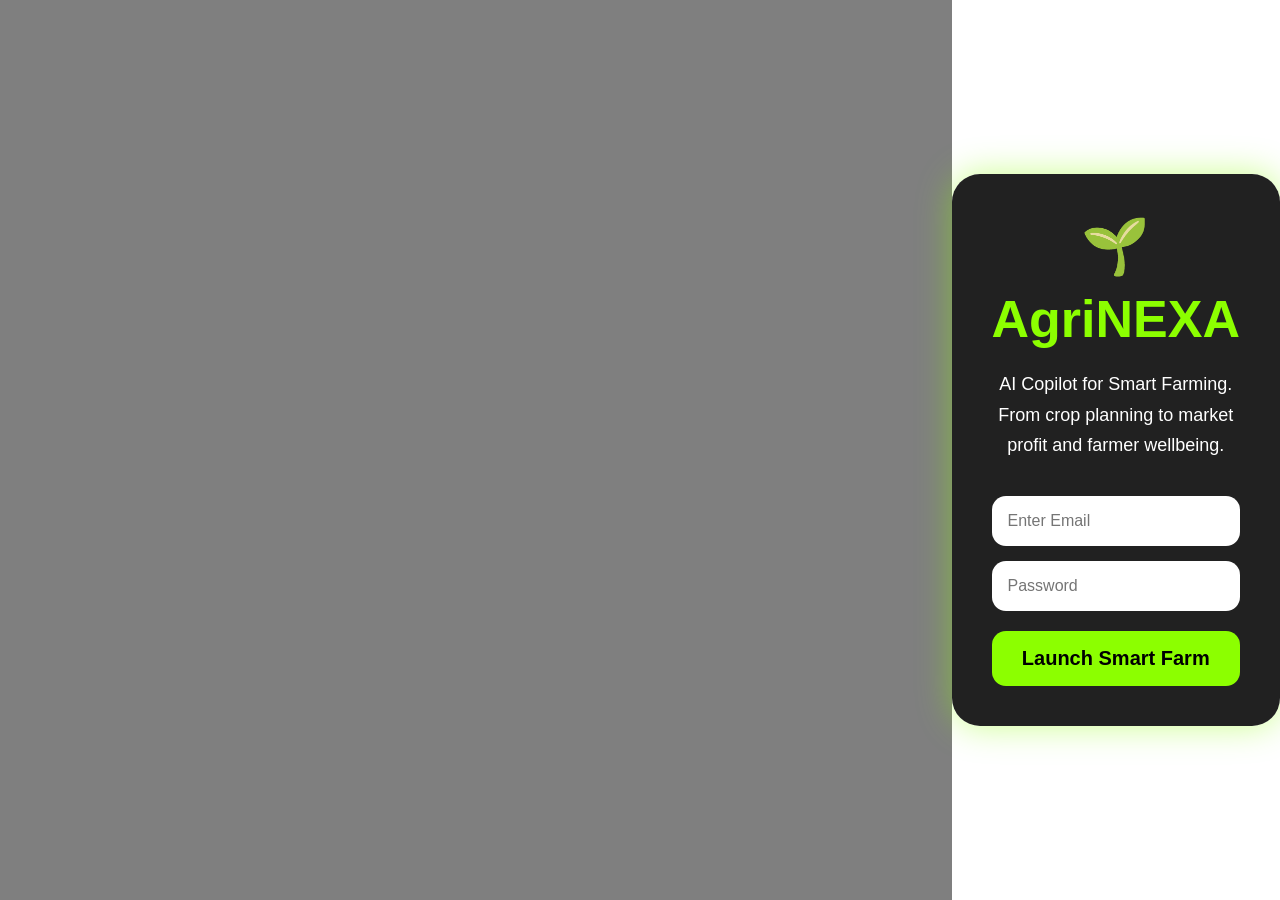
==== commit 27076494: "COOL push" ====
--- a/index.html
+++ b/index.html
@@ -3,661 +3,34 @@
 <head>
 <meta charset="UTF-8">
 <meta name="viewport" content="width=device-width, initial-scale=1.0">
-<title>AgriNEXA AI</title>
+<title>AgriNEXA Login</title>
+<link rel="stylesheet" href="style.css">
+</head>
 
-<link href="https://fonts.googleapis.com/css2?family=Poppins:wght@300;400;500;700;800&display=swap" rel="stylesheet">
-
-<style>
-
-*{
-margin:0;
-padding:0;
-box-sizing:border-box;
-font-family:'Poppins',sans-serif;
-}
-
-body{
-background:url('https://images.unsplash.com/photo-1500382017468-9049fed747ef?q=80&w=1600&auto=format&fit=crop');
-background-size:cover;
-background-position:center;
-min-height:100vh;
-padding:30px;
-overflow-x:hidden;
-}
-
-.overlay{
-position:fixed;
-top:0;
-left:0;
-width:100%;
-height:100%;
-background:rgba(0,0,0,0.45);
-z-index:-1;
-}
-
-.center{
-display:flex;
-justify-content:center;
-align-items:center;
-min-height:100vh;
-}
-
-.card{
-width:100%;
-max-width:650px;
-background:rgba(18,18,18,0.92);
-border-radius:30px;
-padding:45px;
-box-shadow:0 0 40px rgba(111,255,0,0.35);
-backdrop-filter:blur(10px);
-}
-
-.logo{
-font-size:60px;
-font-weight:800;
-color:#7CFF45;
-text-align:center;
-margin-bottom:10px;
-}
-
-.subtitle{
-text-align:center;
-color:white;
-font-size:22px;
-line-height:1.7;
-margin-bottom:35px;
-}
-
-input,select{
-width:100%;
-padding:18px;
-border:none;
-outline:none;
-border-radius:16px;
-margin-bottom:20px;
-font-size:18px;
-}
-
-button{
-width:100%;
-padding:18px;
-border:none;
-border-radius:16px;
-background:#7CFF45;
-font-size:22px;
-font-weight:700;
-cursor:pointer;
-transition:0.3s;
-}
-
-button:hover{
-transform:scale(1.02);
-}
-
-.question-box{
-background:#3b3b3b;
-padding:25px;
-border-radius:18px;
-color:white;
-font-size:24px;
-margin-bottom:20px;
-font-weight:600;
-line-height:1.6;
-}
-
-.dashboard{
-display:none;
-padding-top:20px;
-}
-
-.dashboard-title{
-font-size:60px;
-font-weight:800;
-color:#7CFF45;
-margin-bottom:25px;
-}
-
-.grid{
-display:grid;
-grid-template-columns:repeat(auto-fit,minmax(280px,1fr));
-gap:20px;
-}
-
-.box{
-background:rgba(18,18,18,0.92);
-border-radius:25px;
-padding:25px;
-color:white;
-box-shadow:0 0 25px rgba(124,255,69,0.18);
-}
-
-.box h2{
-color:#7CFF45;
-font-size:34px;
-margin-bottom:18px;
-}
-
-.big{
-font-size:55px;
-font-weight:800;
-margin-bottom:10px;
-}
-
-.small{
-font-size:17px;
-line-height:1.8;
-}
-
-.progress{
-width:100%;
-height:12px;
-background:#555;
-border-radius:20px;
-overflow:hidden;
-margin-top:20px;
-}
-
-.progress-bar{
-height:100%;
-width:75%;
-background:#7CFF45;
-}
-
-.ai-message{
-font-size:18px;
-line-height:1.9;
-margin-top:15px;
-}
-
-@media(max-width:700px){
-
-.logo{
-font-size:45px;
-}
-
-.dashboard-title{
-font-size:42px;
-}
-
-.card{
-padding:30px;
-}
-
-}
-
-</style>
-</head>
-<body>
+<body class="login-body">
 
 <div class="overlay"></div>
 
-<!-- LOGIN PAGE -->
+<div class="login-card">
 
-<div class="center" id="loginPage">
+<div class="logo-icon">🌱</div>
 
-<div class="card">
+<h1>AgriNEXA</h1>
 
-<div style="text-align:center;font-size:60px;">🌱</div>
-
-<div class="logo">AgriNEXA</div>
-
-<div class="subtitle">
+<p>
 AI Copilot for Smart Farming.<br>
 From crop planning to market profit and farmer wellbeing.
-</div>
+</p>
 
 <input type="email" placeholder="Enter Email">
 
 <input type="password" placeholder="Password">
 
-<button onclick="startOnboarding()">
+<button onclick="window.location.href='onboarding.html'">
 Launch Smart Farm
 </button>
 
 </div>
 
-</div>
-
-<!-- ONBOARDING PAGE -->
-
-<div class="center" id="onboardingPage" style="display:none;">
-
-<div class="card">
-
-<div class="logo" style="font-size:52px;">
-AgriNEXA AI Assistant
-</div>
-
-<div class="question-box" id="questionBox">
-Loading...
-</div>
-
-<input
-type="text"
-id="answerInput"
-placeholder="Type your answer">
-
-<button onclick="nextQuestion()">
-Continue
-</button>
-
-</div>
-
-</div>
-
-<!-- DASHBOARD -->
-
-<div class="dashboard" id="dashboardPage">
-
-<div class="dashboard-title">
-AgriNEXA Intelligence Center
-</div>
-
-<div class="grid">
-
-<div class="box">
-<h2>👨‍🌾 Farmer Profile</h2>
-
-<div class="small">
-<b>Name:</b> <span id="farmerName"></span><br><br>
-
-<b>Region:</b> <span id="regionName"></span><br><br>
-
-<b>Selected Crop:</b> <span id="cropResult"></span><br><br>
-
-<b>Budget:</b> <span id="budgetName"></span>
-</div>
-</div>
-
-<div class="box">
-<h2>🌱 Farm Health</h2>
-
-<div class="big" id="farmHealth">
-92%
-</div>
-
-<div class="small">
-AI detects strong crop performance and healthy environmental conditions.
-</div>
-</div>
-
-<div class="box">
-<h2>💰 Expected Profit</h2>
-
-<div class="big" id="profitForecast">
-460K
-</div>
-
-<div class="small">
-Projected seasonal profit based on AI crop intelligence and market demand.
-</div>
-</div>
-
-<div class="box">
-<h2>🌦 Weather Risk</h2>
-
-<div class="big" id="weatherRisk">
-LOW
-</div>
-
-<div class="small">
-No major climate disruption expected this farming cycle.
-</div>
-</div>
-
-<div class="box">
-<h2>🧠 Farmer Wellbeing</h2>
-
-<div
-class="small"
-id="wellbeingStatus">
-
-Stable mental condition detected.
-
-</div>
-
-<div class="progress">
-<div class="progress-bar"></div>
-</div>
-
-</div>
-
-<div class="box">
-<h2>🤖 AI Farming Assistant</h2>
-
-<div
-class="ai-message"
-id="aiMessage">
-
-AI analysis loading...
-
-</div>
-</div>
-
-<div class="box">
-<h2>📸 Crop Disease Scanner</h2>
-
-<img
-src="https://images.unsplash.com/photo-1464226184884-fa280b87c399?q=80&w=1200&auto=format&fit=crop"
-style="
-width:100%;
-border-radius:20px;
-margin-bottom:18px;
-">
-
-<input type="file">
-
-<button style="margin-top:10px;">
-Scan Plant
-</button>
-
-</div>
-
-<div class="box">
-<h2>🌍 Market Intelligence</h2>
-
-<div class="small">
-📍 Best Market: Arusha City<br><br>
-
-💵 Coffee Price: 12,000 TZS/kg<br><br>
-
-📈 Demand Level: HIGH<br><br>
-
-📊 Prices expected to rise next week
-</div>
-</div>
-
-<div class="box">
-<h2>📊 Smart Profit Forecast</h2>
-
-<input type="number" placeholder="Seeds Cost">
-
-<input type="number" placeholder="Fertilizer Cost">
-
-<input type="number" placeholder="Labour Cost">
-
-<button>
-Generate AI Forecast
-</button>
-
-</div>
-
-<div class="box">
-<h2>🛡 AgriNEXA Farm Shield</h2>
-
-<div class="small">
-✅ Climate Damage Protection<br><br>
-
-✅ Pest Outbreak Protection<br><br>
-
-✅ Disease Loss Protection<br><br>
-
-✅ Extreme Rainfall Coverage<br><br>
-
-💵 Monthly Protection:
-18,000 TZS
-</div>
-
-<button style="margin-top:20px;">
-Activate Farm Shield
-</button>
-
-</div>
-
-<div class="box">
-<h2>💗 Emotional Support AI</h2>
-
-<select>
-<option>😊 Motivated</option>
-<option>😟 Stressed</option>
-<option>😴 Tired</option>
-<option>😔 Worried</option>
-</select>
-
-<button>
-Check Mental Support
-</button>
-
-<div class="small" style="margin-top:20px;">
-AgriNEXA wellness support ready.
-</div>
-
-</div>
-
-</div>
-
-</div>
-
-<script>
-
-const loginPage =
-document.getElementById("loginPage");
-
-const onboardingPage =
-document.getElementById("onboardingPage");
-
-const dashboardPage =
-document.getElementById("dashboardPage");
-
-const questionBox =
-document.getElementById("questionBox");
-
-const answerInput =
-document.getElementById("answerInput");
-
-const farmerName =
-document.getElementById("farmerName");
-
-const regionName =
-document.getElementById("regionName");
-
-const budgetName =
-document.getElementById("budgetName");
-
-const cropResult =
-document.getElementById("cropResult");
-
-const farmHealth =
-document.getElementById("farmHealth");
-
-const weatherRisk =
-document.getElementById("weatherRisk");
-
-const profitForecast =
-document.getElementById("profitForecast");
-
-const wellbeingStatus =
-document.getElementById("wellbeingStatus");
-
-const aiMessage =
-document.getElementById("aiMessage");
-
-let farmerData = {};
-
-const questions = [
-
-{
-key:"name",
-question:"👋 Hello farmer, what is your name?"
-},
-
-{
-key:"region",
-question:"📍 Which region are you farming in?"
-},
-
-{
-key:"crop",
-question:"🌱 Which crop do you want to grow?"
-},
-
-{
-key:"budget",
-question:"💰 What is your farming budget?"
-},
-
-{
-key:"feeling",
-question:"💭 How are you feeling about this farming season?"
-}
-
-];
-
-let currentQuestion = 0;
-
-function startOnboarding(){
-
-loginPage.style.display = "none";
-
-dashboardPage.style.display = "none";
-
-onboardingPage.style.display = "flex";
-
-currentQuestion = 0;
-
-questionBox.innerHTML =
-questions[currentQuestion].question;
-
-answerInput.value = "";
-
-}
-
-function nextQuestion(){
-
-const answer =
-answerInput.value.trim();
-
-if(answer === ""){
-
-alert("Please answer first.");
-
-return;
-
-}
-
-farmerData[
-questions[currentQuestion].key
-] = answer;
-
-currentQuestion++;
-
-if(currentQuestion < questions.length){
-
-questionBox.innerHTML =
-questions[currentQuestion].question;
-
-answerInput.value = "";
-
-}
-else{
-
-generateDashboard();
-
-}
-
-}
-
-function generateDashboard(){
-
-onboardingPage.style.display = "none";
-
-dashboardPage.style.display = "block";
-
-farmerName.innerHTML =
-farmerData.name;
-
-regionName.innerHTML =
-farmerData.region;
-
-budgetName.innerHTML =
-farmerData.budget;
-
-cropResult.innerHTML =
-farmerData.crop;
-
-const crop =
-farmerData.crop.toLowerCase();
-
-if(crop.includes("coffee")){
-
-farmHealth.innerHTML = "92%";
-
-weatherRisk.innerHTML = "LOW";
-
-profitForecast.innerHTML = "480K";
-
-aiMessage.innerHTML =
-"Coffee farming in " +
-farmerData.region +
-" shows strong export demand, low rainfall risk and high profitability.";
-
-}
-else if(crop.includes("maize")){
-
-farmHealth.innerHTML = "85%";
-
-weatherRisk.innerHTML = "MEDIUM";
-
-profitForecast.innerHTML = "320K";
-
-aiMessage.innerHTML =
-"Maize farming in " +
-farmerData.region +
-" has stable growth potential and seasonal demand.";
-
-}
-else{
-
-farmHealth.innerHTML = "88%";
-
-weatherRisk.innerHTML = "LOW";
-
-profitForecast.innerHTML = "400K";
-
-aiMessage.innerHTML =
-"AI predicts positive farming opportunities in " +
-farmerData.region + ".";
-
-}
-
-const feeling =
-farmerData.feeling.toLowerCase();
-
-if(
-feeling.includes("stress") ||
-feeling.includes("worried") ||
-feeling.includes("tired")
-){
-
-wellbeingStatus.innerHTML =
-"⚠ Emotional stress detected. AgriNEXA wellness support activated.";
-
-}
-else{
-
-wellbeingStatus.innerHTML =
-"✅ Farmer wellbeing stable and supported.";
-
-}
-
-window.scrollTo({
-top:0,
-behavior:"smooth"
-});
-
-}
-
-window.onload = function(){
-
-loginPage.style.display = "flex";
-
-onboardingPage.style.display = "none";
-
-dashboardPage.style.display = "none";
-
-}
-
-</script>
-
 </body>
 </html>
--- a/style.css
+++ b/style.css
@@ -0,0 +1,195 @@
+*{
+margin:0;
+padding:0;
+box-sizing:border-box;
+font-family:Arial, sans-serif;
+}
+
+body{
+min-height:100vh;
+background:url('https://images.unsplash.com/photo-1500382017468-9049fed747ef?q=80&w=1600&auto=format&fit=crop');
+background-size:cover;
+background-position:center;
+color:white;
+}
+
+.overlay,
+.dashboard-overlay{
+background:rgba(0,0,0,0.50);
+min-height:100vh;
+width:100%;
+padding:30px;
+}
+
+.login-body,
+.assistant-body,
+.loading-body{
+display:flex;
+justify-content:center;
+align-items:center;
+}
+
+.login-card,
+.assistant-box,
+.loading-box{
+position:relative;
+z-index:2;
+background:rgba(15,15,15,0.92);
+padding:40px;
+width:420px;
+border-radius:28px;
+text-align:center;
+box-shadow:0 0 35px rgba(140,255,0,0.45);
+}
+
+.logo-icon{
+font-size:55px;
+margin-bottom:10px;
+}
+
+h1{
+color:#8cff00;
+font-size:52px;
+margin-bottom:20px;
+font-weight:bold;
+}
+
+p{
+line-height:1.7;
+margin-bottom:20px;
+font-size:18px;
+}
+
+input,
+select{
+width:100%;
+padding:16px;
+margin-top:15px;
+border:none;
+border-radius:14px;
+font-size:16px;
+}
+
+button{
+width:100%;
+padding:16px;
+margin-top:20px;
+border:none;
+border-radius:14px;
+background:#8cff00;
+font-size:20px;
+font-weight:bold;
+cursor:pointer;
+}
+
+.question-box{
+background:#444;
+padding:25px;
+border-radius:18px;
+margin:20px 0;
+font-size:22px;
+line-height:1.7;
+font-weight:bold;
+}
+
+.loader{
+width:90px;
+height:90px;
+border:10px solid #444;
+border-top:10px solid #8cff00;
+border-radius:50%;
+margin:30px auto;
+animation:spin 1s linear infinite;
+}
+
+@keyframes spin{
+100%{
+transform:rotate(360deg);
+}
+}
+
+.dashboard-container{
+padding:20px;
+}
+
+.main-title{
+font-size:65px;
+margin-bottom:40px;
+text-shadow:0 0 20px #8cff00;
+}
+
+.grid{
+display:grid;
+grid-template-columns:repeat(auto-fit,minmax(300px,1fr));
+gap:25px;
+}
+
+.card{
+background:rgba(15,15,15,0.92);
+padding:25px;
+border-radius:25px;
+box-shadow:0 0 18px rgba(140,255,0,0.35);
+}
+
+.card h2{
+color:#8cff00;
+font-size:32px;
+margin-bottom:18px;
+}
+
+.card h3{
+font-size:55px;
+margin:15px 0;
+}
+
+.crop-image{
+width:100%;
+border-radius:16px;
+margin-bottom:15px;
+}
+
+.progress{
+width:100%;
+height:12px;
+background:#555;
+border-radius:12px;
+margin-top:20px;
+overflow:hidden;
+}
+
+.progress-fill{
+width:80%;
+height:100%;
+background:#8cff00;
+}
+
+.small-btn{
+font-size:18px;
+}
+
+ul{
+padding-left:20px;
+margin-top:15px;
+}
+
+li{
+margin-bottom:10px;
+}
+
+@media(max-width:768px){
+
+.main-title{
+font-size:40px;
+}
+
+h1{
+font-size:38px;
+}
+
+.login-card,
+.assistant-box,
+.loading-box{
+width:95%;
+}
+
+}
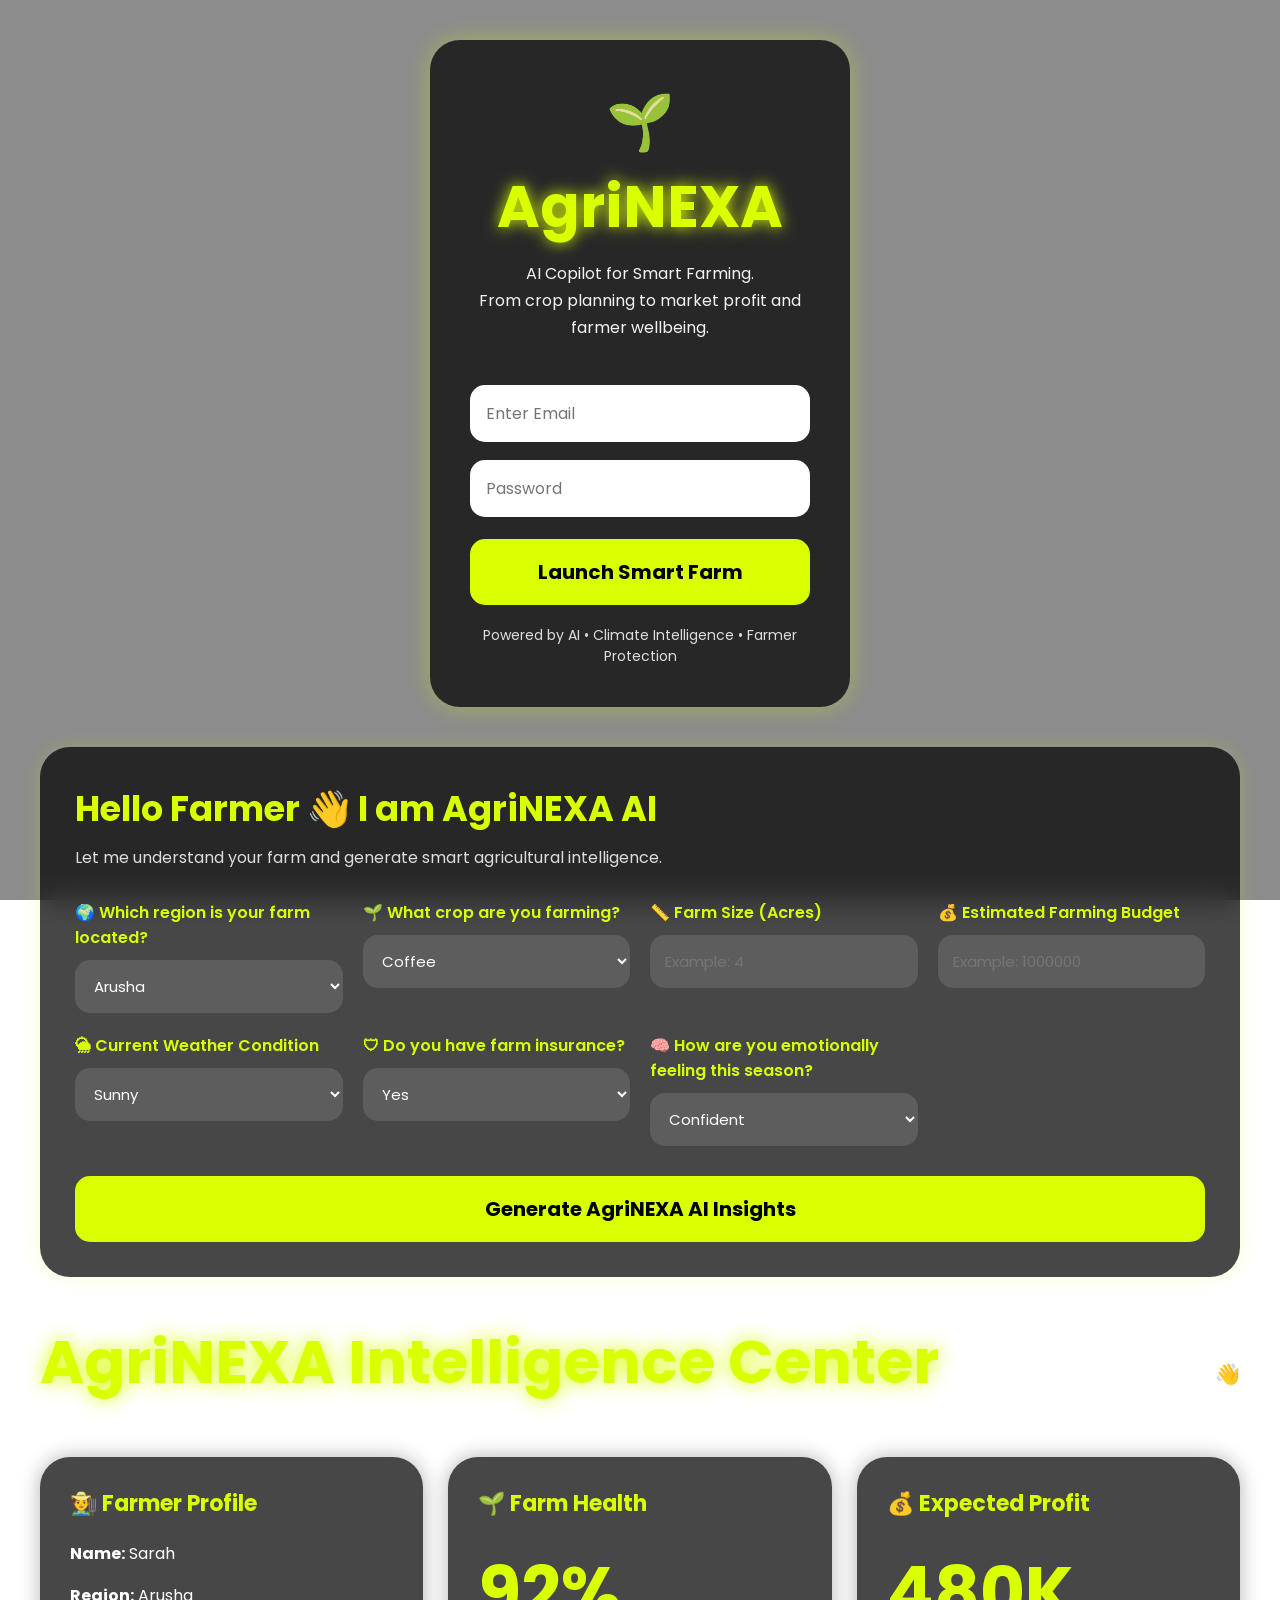
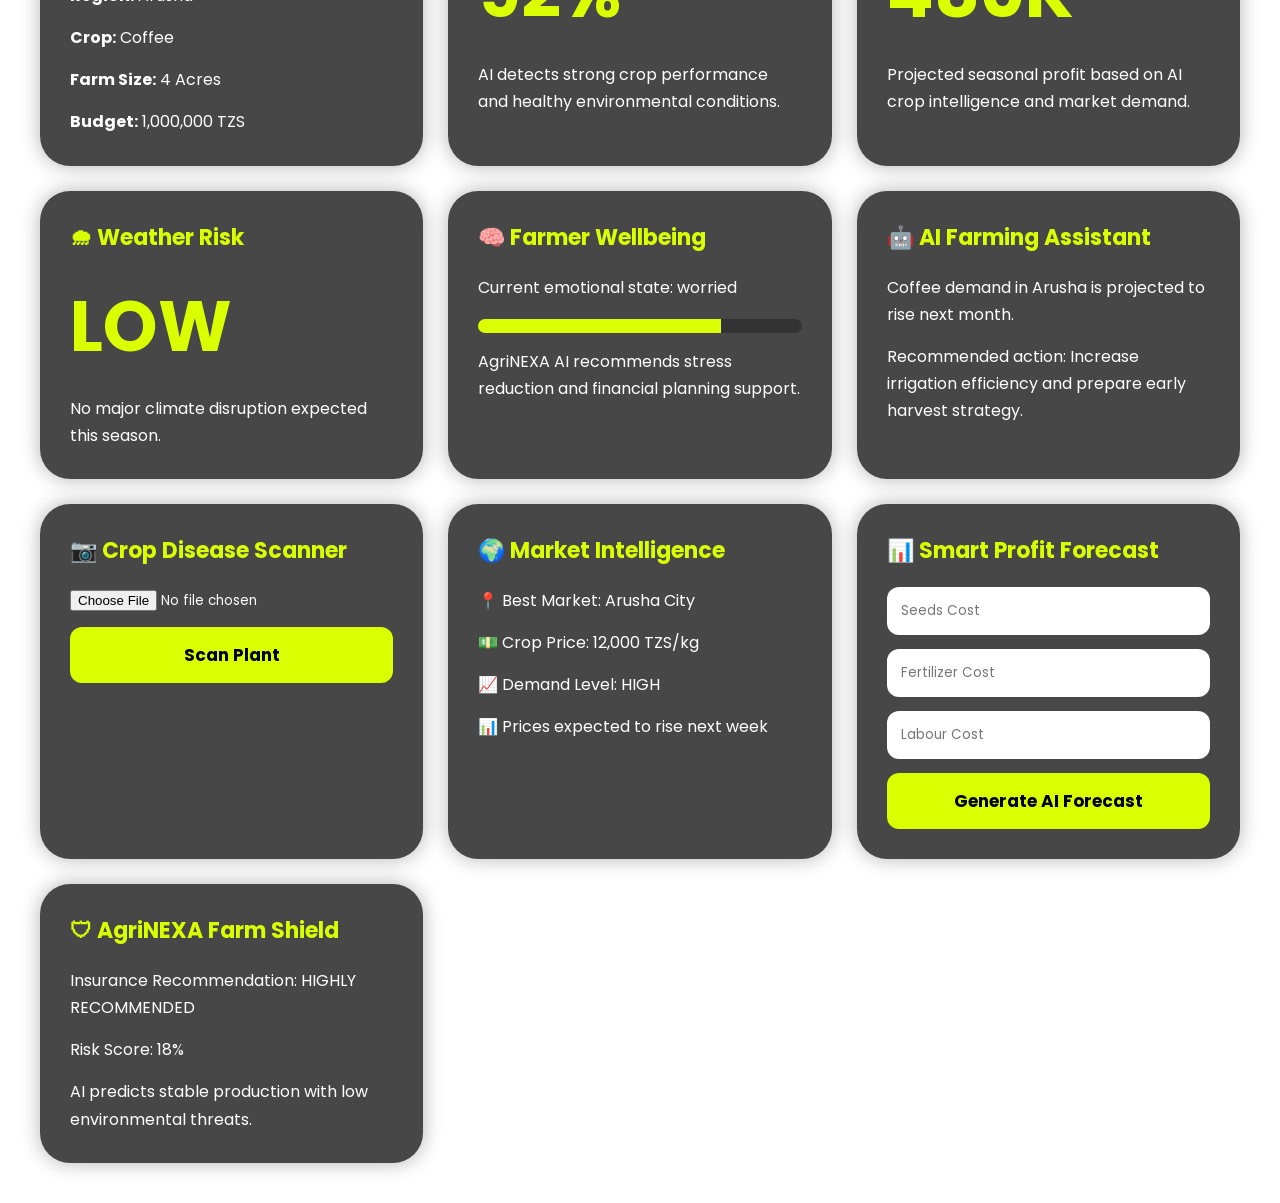
==== commit 1b423dc8: "Fantastic" ====
--- a/index.html
+++ b/index.html
@@ -3,17 +3,287 @@
 <head>
 <meta charset="UTF-8">
 <meta name="viewport" content="width=device-width, initial-scale=1.0">
-<title>AgriNEXA Login</title>
-<link rel="stylesheet" href="style.css">
+
+<title>AgriNEXA AI</title>
+
+<link rel="preconnect" href="https://fonts.googleapis.com">
+<link href="https://fonts.googleapis.com/css2?family=Poppins:wght@300;400;500;600;700&display=swap" rel="stylesheet">
+
+<style>
+
+*{
+    margin:0;
+    padding:0;
+    box-sizing:border-box;
+    font-family:'Poppins',sans-serif;
+}
+
+body{
+    min-height:100vh;
+    background:
+    linear-gradient(rgba(0,0,0,0.45),rgba(0,0,0,0.45)),
+    url('https://images.unsplash.com/photo-1500937386664-56d1dfef3854?q=80&w=1974&auto=format&fit=crop');
+    background-size:cover;
+    background-position:center;
+    background-attachment:fixed;
+    color:white;
+    padding:40px;
+}
+
+/* LOGIN */
+
+.login-container{
+    width:100%;
+    display:flex;
+    justify-content:center;
+    align-items:center;
+    margin-bottom:40px;
+}
+
+.login-box{
+    width:420px;
+    background:rgba(0,0,0,0.72);
+    backdrop-filter:blur(15px);
+    border-radius:30px;
+    padding:40px;
+    box-shadow:0 0 25px rgba(204,255,0,0.35);
+}
+
+.logo{
+    text-align:center;
+    margin-bottom:25px;
+}
+
+.logo h1{
+    font-size:58px;
+    color:#d9ff00;
+    text-shadow:0 0 15px #d9ff00;
+}
+
+.logo p{
+    margin-top:10px;
+    line-height:1.7;
+    color:#f2f2f2;
+}
+
+.login-box input{
+    width:100%;
+    padding:16px;
+    border:none;
+    border-radius:15px;
+    margin-top:18px;
+    font-size:16px;
+}
+
+.login-btn{
+    width:100%;
+    padding:18px;
+    border:none;
+    border-radius:15px;
+    background:#d9ff00;
+    color:black;
+    font-size:20px;
+    font-weight:bold;
+    margin-top:22px;
+    cursor:pointer;
+}
+
+.powered{
+    text-align:center;
+    margin-top:20px;
+    color:#ddd;
+    font-size:14px;
+}
+
+/* AI QUESTIONS */
+
+.ai-questions-box{
+    background:rgba(0,0,0,0.72);
+    backdrop-filter:blur(15px);
+    padding:35px;
+    border-radius:30px;
+    margin-bottom:40px;
+    box-shadow:0 0 20px rgba(204,255,0,0.2);
+}
+
+.ai-questions-box h2{
+    color:#d9ff00;
+    font-size:35px;
+    margin-bottom:10px;
+}
+
+.ai-subtitle{
+    margin-bottom:30px;
+    color:#ddd;
+}
+
+.question-grid{
+    display:grid;
+    grid-template-columns:repeat(auto-fit,minmax(250px,1fr));
+    gap:20px;
+}
+
+.question-card{
+    display:flex;
+    flex-direction:column;
+}
+
+.question-card label{
+    margin-bottom:10px;
+    color:#d9ff00;
+    font-weight:600;
+}
+
+.question-card input,
+.question-card select{
+    padding:15px;
+    border:none;
+    border-radius:15px;
+    background:rgba(255,255,255,0.12);
+    color:white;
+    font-size:15px;
+}
+
+.generate-btn{
+    width:100%;
+    padding:18px;
+    margin-top:30px;
+    border:none;
+    border-radius:15px;
+    background:#d9ff00;
+    color:black;
+    font-size:20px;
+    font-weight:bold;
+    cursor:pointer;
+}
+
+/* DASHBOARD */
+
+.dashboard-title{
+    font-size:60px;
+    color:#d9ff00;
+    margin-bottom:25px;
+    text-shadow:0 0 20px #d9ff00;
+}
+
+.top-bar{
+    display:flex;
+    justify-content:space-between;
+    align-items:center;
+    margin-bottom:25px;
+}
+
+.welcome{
+    font-size:20px;
+    font-weight:600;
+}
+
+.dashboard-grid{
+    display:grid;
+    grid-template-columns:repeat(auto-fit,minmax(320px,1fr));
+    gap:25px;
+}
+
+.card{
+    background:rgba(0,0,0,0.72);
+    backdrop-filter:blur(15px);
+    border-radius:30px;
+    padding:30px;
+    box-shadow:0 0 20px rgba(0,0,0,0.3);
+}
+
+.card h3{
+    color:#d9ff00;
+    font-size:22px;
+    margin-bottom:20px;
+}
+
+.big-number{
+    font-size:70px;
+    font-weight:bold;
+    color:#d9ff00;
+}
+
+.card p{
+    margin-top:15px;
+    line-height:1.7;
+}
+
+.progress{
+    width:100%;
+    height:14px;
+    background:#333;
+    border-radius:20px;
+    margin-top:18px;
+    overflow:hidden;
+}
+
+.progress span{
+    display:block;
+    height:100%;
+    width:75%;
+    background:#d9ff00;
+}
+
+.forecast-form input{
+    width:100%;
+    padding:14px;
+    border:none;
+    border-radius:12px;
+    margin-bottom:14px;
+}
+
+.forecast-btn{
+    width:100%;
+    padding:15px;
+    border:none;
+    border-radius:12px;
+    background:#d9ff00;
+    font-size:17px;
+    font-weight:bold;
+    cursor:pointer;
+}
+
+.upload-btn{
+    width:100%;
+    padding:15px;
+    border:none;
+    border-radius:12px;
+    background:#d9ff00;
+    font-size:17px;
+    font-weight:bold;
+    margin-top:15px;
+}
+
+@media(max-width:768px){
+
+body{
+    padding:20px;
+}
+
+.dashboard-title{
+    font-size:38px;
+}
+
+.logo h1{
+    font-size:45px;
+}
+
+}
+
+</style>
 </head>
 
-<body class="login-body">
-
-<div class="overlay"></div>
-
-<div class="login-card">
-
-<div class="logo-icon">🌱</div>
+<body>
+
+<!-- LOGIN -->
+
+<div class="login-container">
+
+<div class="login-box">
+
+<div class="logo">
+<div style="font-size:55px;">🌱</div>
 
 <h1>AgriNEXA</h1>
 
@@ -21,15 +291,257 @@
 AI Copilot for Smart Farming.<br>
 From crop planning to market profit and farmer wellbeing.
 </p>
+</div>
 
 <input type="email" placeholder="Enter Email">
-
 <input type="password" placeholder="Password">
 
-<button onclick="window.location.href='onboarding.html'">
+<button class="login-btn">
 Launch Smart Farm
 </button>
 
+<div class="powered">
+Powered by AI • Climate Intelligence • Farmer Protection
+</div>
+
+</div>
+</div>
+
+<!-- QUESTIONS -->
+
+<div class="ai-questions-box">
+
+<h2>Hello Farmer 👋 I am AgriNEXA AI</h2>
+
+<p class="ai-subtitle">
+Let me understand your farm and generate smart agricultural intelligence.
+</p>
+
+<div class="question-grid">
+
+<div class="question-card">
+<label>🌍 Which region is your farm located?</label>
+<select>
+<option>Arusha</option>
+<option>Dodoma</option>
+<option>Mbeya</option>
+<option>Morogoro</option>
+<option>Kilimanjaro</option>
+</select>
+</div>
+
+<div class="question-card">
+<label>🌱 What crop are you farming?</label>
+<select>
+<option>Coffee</option>
+<option>Maize</option>
+<option>Rice</option>
+<option>Beans</option>
+<option>Sunflower</option>
+</select>
+</div>
+
+<div class="question-card">
+<label>📏 Farm Size (Acres)</label>
+<input type="number" placeholder="Example: 4">
+</div>
+
+<div class="question-card">
+<label>💰 Estimated Farming Budget</label>
+<input type="number" placeholder="Example: 1000000">
+</div>
+
+<div class="question-card">
+<label>🌦 Current Weather Condition</label>
+<select>
+<option>Sunny</option>
+<option>Rainy</option>
+<option>Dry</option>
+<option>Storm Risk</option>
+</select>
+</div>
+
+<div class="question-card">
+<label>🛡 Do you have farm insurance?</label>
+<select>
+<option>Yes</option>
+<option>No</option>
+<option>Planning to get one</option>
+</select>
+</div>
+
+<div class="question-card">
+<label>🧠 How are you emotionally feeling this season?</label>
+<select>
+<option>Confident</option>
+<option>Worried</option>
+<option>Stressed</option>
+<option>Hopeful</option>
+</select>
+</div>
+
+</div>
+
+<button class="generate-btn">
+Generate AgriNEXA AI Insights
+</button>
+
+</div>
+
+<!-- DASHBOARD -->
+
+<div class="top-bar">
+
+<h1 class="dashboard-title">
+AgriNEXA Intelligence Center
+</h1>
+
+<div class="welcome">
+Welcome back, Sarah 👋
+</div>
+
+</div>
+
+<div class="dashboard-grid">
+
+<div class="card">
+
+<h3>🧑‍🌾 Farmer Profile</h3>
+
+<p><strong>Name:</strong> Sarah</p>
+<p><strong>Region:</strong> Arusha</p>
+<p><strong>Crop:</strong> Coffee</p>
+<p><strong>Farm Size:</strong> 4 Acres</p>
+<p><strong>Budget:</strong> 1,000,000 TZS</p>
+
+</div>
+
+<div class="card">
+
+<h3>🌱 Farm Health</h3>
+
+<div class="big-number">92%</div>
+
+<p>
+AI detects strong crop performance and healthy environmental conditions.
+</p>
+
+</div>
+
+<div class="card">
+
+<h3>💰 Expected Profit</h3>
+
+<div class="big-number">480K</div>
+
+<p>
+Projected seasonal profit based on AI crop intelligence and market demand.
+</p>
+
+</div>
+
+<div class="card">
+
+<h3>🌧 Weather Risk</h3>
+
+<div class="big-number">LOW</div>
+
+<p>
+No major climate disruption expected this season.
+</p>
+
+</div>
+
+<div class="card">
+
+<h3>🧠 Farmer Wellbeing</h3>
+
+<p>Current emotional state: worried</p>
+
+<div class="progress">
+<span></span>
+</div>
+
+<p>
+AgriNEXA AI recommends stress reduction and financial planning support.
+</p>
+
+</div>
+
+<div class="card">
+
+<h3>🤖 AI Farming Assistant</h3>
+
+<p>
+Coffee demand in Arusha is projected to rise next month.
+</p>
+
+<p>
+Recommended action:
+Increase irrigation efficiency and prepare early harvest strategy.
+</p>
+
+</div>
+
+<div class="card">
+
+<h3>📷 Crop Disease Scanner</h3>
+
+<input type="file">
+
+<button class="upload-btn">
+Scan Plant
+</button>
+
+</div>
+
+<div class="card">
+
+<h3>🌍 Market Intelligence</h3>
+
+<p>📍 Best Market: Arusha City</p>
+<p>💵 Crop Price: 12,000 TZS/kg</p>
+<p>📈 Demand Level: HIGH</p>
+<p>📊 Prices expected to rise next week</p>
+
+</div>
+
+<div class="card">
+
+<h3>📊 Smart Profit Forecast</h3>
+
+<div class="forecast-form">
+
+<input type="number" placeholder="Seeds Cost">
+<input type="number" placeholder="Fertilizer Cost">
+<input type="number" placeholder="Labour Cost">
+
+<button class="forecast-btn">
+Generate AI Forecast
+</button>
+
+</div>
+
+</div>
+
+<div class="card">
+
+<h3>🛡 AgriNEXA Farm Shield</h3>
+
+<p>
+Insurance Recommendation: HIGHLY RECOMMENDED
+</p>
+
+<p>
+Risk Score: 18%
+</p>
+
+<p>
+AI predicts stable production with low environmental threats.
+</p>
+
+</div>
+
 </div>
 
 </body>
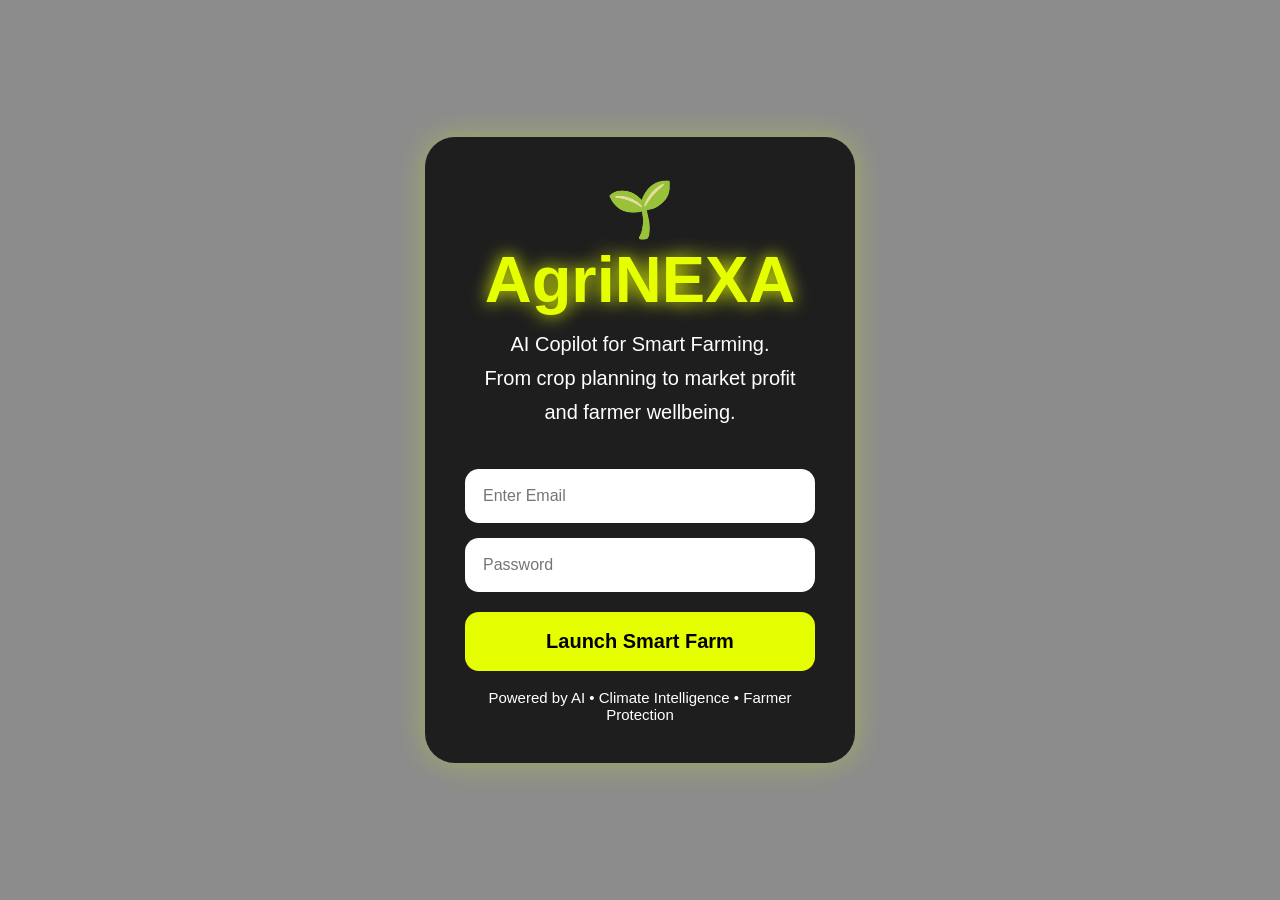
==== commit 01ab34d1: "VP" ====
--- a/index.html
+++ b/index.html
@@ -3,272 +3,81 @@
 <head>
 <meta charset="UTF-8">
 <meta name="viewport" content="width=device-width, initial-scale=1.0">
-
-<title>AgriNEXA AI</title>
-
-<link rel="preconnect" href="https://fonts.googleapis.com">
-<link href="https://fonts.googleapis.com/css2?family=Poppins:wght@300;400;500;600;700&display=swap" rel="stylesheet">
+<title>AgriNEXA Login</title>
 
 <style>
 
 *{
-    margin:0;
-    padding:0;
-    box-sizing:border-box;
-    font-family:'Poppins',sans-serif;
+margin:0;
+padding:0;
+box-sizing:border-box;
+font-family:Arial;
 }
 
 body{
-    min-height:100vh;
-    background:
-    linear-gradient(rgba(0,0,0,0.45),rgba(0,0,0,0.45)),
-    url('https://images.unsplash.com/photo-1500937386664-56d1dfef3854?q=80&w=1974&auto=format&fit=crop');
-    background-size:cover;
-    background-position:center;
-    background-attachment:fixed;
-    color:white;
-    padding:40px;
-}
+height:100vh;
+display:flex;
+justify-content:center;
+align-items:center;
 
-/* LOGIN */
+background:
+linear-gradient(rgba(0,0,0,0.45),rgba(0,0,0,0.45)),
+url('https://images.unsplash.com/photo-1500382017468-9049fed747ef?q=80&w=1600&auto=format&fit=crop');
 
-.login-container{
-    width:100%;
-    display:flex;
-    justify-content:center;
-    align-items:center;
-    margin-bottom:40px;
+background-size:cover;
+background-position:center;
 }
 
 .login-box{
-    width:420px;
-    background:rgba(0,0,0,0.72);
-    backdrop-filter:blur(15px);
-    border-radius:30px;
-    padding:40px;
-    box-shadow:0 0 25px rgba(204,255,0,0.35);
+width:430px;
+background:rgba(15,15,15,0.88);
+padding:40px;
+border-radius:30px;
+backdrop-filter:blur(10px);
+box-shadow:0 0 30px rgba(229,255,0,0.3);
+text-align:center;
 }
 
 .logo{
-    text-align:center;
-    margin-bottom:25px;
+font-size:65px;
+font-weight:bold;
+color:#e5ff00;
+margin-bottom:10px;
+text-shadow:0 0 18px #e5ff00;
 }
 
-.logo h1{
-    font-size:58px;
-    color:#d9ff00;
-    text-shadow:0 0 15px #d9ff00;
+.subtitle{
+color:white;
+line-height:1.7;
+margin-bottom:25px;
+font-size:20px;
 }
 
-.logo p{
-    margin-top:10px;
-    line-height:1.7;
-    color:#f2f2f2;
+input{
+width:100%;
+padding:18px;
+margin-top:15px;
+border:none;
+border-radius:14px;
+font-size:16px;
 }
 
-.login-box input{
-    width:100%;
-    padding:16px;
-    border:none;
-    border-radius:15px;
-    margin-top:18px;
-    font-size:16px;
+button{
+width:100%;
+padding:18px;
+margin-top:20px;
+border:none;
+border-radius:14px;
+background:#e5ff00;
+font-size:20px;
+font-weight:bold;
+cursor:pointer;
 }
 
-.login-btn{
-    width:100%;
-    padding:18px;
-    border:none;
-    border-radius:15px;
-    background:#d9ff00;
-    color:black;
-    font-size:20px;
-    font-weight:bold;
-    margin-top:22px;
-    cursor:pointer;
-}
-
-.powered{
-    text-align:center;
-    margin-top:20px;
-    color:#ddd;
-    font-size:14px;
-}
-
-/* AI QUESTIONS */
-
-.ai-questions-box{
-    background:rgba(0,0,0,0.72);
-    backdrop-filter:blur(15px);
-    padding:35px;
-    border-radius:30px;
-    margin-bottom:40px;
-    box-shadow:0 0 20px rgba(204,255,0,0.2);
-}
-
-.ai-questions-box h2{
-    color:#d9ff00;
-    font-size:35px;
-    margin-bottom:10px;
-}
-
-.ai-subtitle{
-    margin-bottom:30px;
-    color:#ddd;
-}
-
-.question-grid{
-    display:grid;
-    grid-template-columns:repeat(auto-fit,minmax(250px,1fr));
-    gap:20px;
-}
-
-.question-card{
-    display:flex;
-    flex-direction:column;
-}
-
-.question-card label{
-    margin-bottom:10px;
-    color:#d9ff00;
-    font-weight:600;
-}
-
-.question-card input,
-.question-card select{
-    padding:15px;
-    border:none;
-    border-radius:15px;
-    background:rgba(255,255,255,0.12);
-    color:white;
-    font-size:15px;
-}
-
-.generate-btn{
-    width:100%;
-    padding:18px;
-    margin-top:30px;
-    border:none;
-    border-radius:15px;
-    background:#d9ff00;
-    color:black;
-    font-size:20px;
-    font-weight:bold;
-    cursor:pointer;
-}
-
-/* DASHBOARD */
-
-.dashboard-title{
-    font-size:60px;
-    color:#d9ff00;
-    margin-bottom:25px;
-    text-shadow:0 0 20px #d9ff00;
-}
-
-.top-bar{
-    display:flex;
-    justify-content:space-between;
-    align-items:center;
-    margin-bottom:25px;
-}
-
-.welcome{
-    font-size:20px;
-    font-weight:600;
-}
-
-.dashboard-grid{
-    display:grid;
-    grid-template-columns:repeat(auto-fit,minmax(320px,1fr));
-    gap:25px;
-}
-
-.card{
-    background:rgba(0,0,0,0.72);
-    backdrop-filter:blur(15px);
-    border-radius:30px;
-    padding:30px;
-    box-shadow:0 0 20px rgba(0,0,0,0.3);
-}
-
-.card h3{
-    color:#d9ff00;
-    font-size:22px;
-    margin-bottom:20px;
-}
-
-.big-number{
-    font-size:70px;
-    font-weight:bold;
-    color:#d9ff00;
-}
-
-.card p{
-    margin-top:15px;
-    line-height:1.7;
-}
-
-.progress{
-    width:100%;
-    height:14px;
-    background:#333;
-    border-radius:20px;
-    margin-top:18px;
-    overflow:hidden;
-}
-
-.progress span{
-    display:block;
-    height:100%;
-    width:75%;
-    background:#d9ff00;
-}
-
-.forecast-form input{
-    width:100%;
-    padding:14px;
-    border:none;
-    border-radius:12px;
-    margin-bottom:14px;
-}
-
-.forecast-btn{
-    width:100%;
-    padding:15px;
-    border:none;
-    border-radius:12px;
-    background:#d9ff00;
-    font-size:17px;
-    font-weight:bold;
-    cursor:pointer;
-}
-
-.upload-btn{
-    width:100%;
-    padding:15px;
-    border:none;
-    border-radius:12px;
-    background:#d9ff00;
-    font-size:17px;
-    font-weight:bold;
-    margin-top:15px;
-}
-
-@media(max-width:768px){
-
-body{
-    padding:20px;
-}
-
-.dashboard-title{
-    font-size:38px;
-}
-
-.logo h1{
-    font-size:45px;
-}
-
+.bottom{
+margin-top:18px;
+color:white;
+font-size:15px;
 }
 
 </style>
@@ -276,273 +85,40 @@
 
 <body>
 
-<!-- LOGIN -->
-
-<div class="login-container">
-
 <div class="login-box">
 
-<div class="logo">
 <div style="font-size:55px;">🌱</div>
 
-<h1>AgriNEXA</h1>
+<div class="logo">AgriNEXA</div>
 
-<p>
+<div class="subtitle">
 AI Copilot for Smart Farming.<br>
 From crop planning to market profit and farmer wellbeing.
-</p>
 </div>
 
-<input type="email" placeholder="Enter Email">
+<input type="email" id="email" placeholder="Enter Email">
+
 <input type="password" placeholder="Password">
 
-<button class="login-btn">
+<button onclick="goNext()">
 Launch Smart Farm
 </button>
 
-<div class="powered">
+<div class="bottom">
 Powered by AI • Climate Intelligence • Farmer Protection
 </div>
 
 </div>
-</div>
 
-<!-- QUESTIONS -->
+<script>
 
-<div class="ai-questions-box">
+function goNext(){
 
-<h2>Hello Farmer 👋 I am AgriNEXA AI</h2>
+window.location.href="onboarding.html";
 
-<p class="ai-subtitle">
-Let me understand your farm and generate smart agricultural intelligence.
-</p>
+}
 
-<div class="question-grid">
-
-<div class="question-card">
-<label>🌍 Which region is your farm located?</label>
-<select>
-<option>Arusha</option>
-<option>Dodoma</option>
-<option>Mbeya</option>
-<option>Morogoro</option>
-<option>Kilimanjaro</option>
-</select>
-</div>
-
-<div class="question-card">
-<label>🌱 What crop are you farming?</label>
-<select>
-<option>Coffee</option>
-<option>Maize</option>
-<option>Rice</option>
-<option>Beans</option>
-<option>Sunflower</option>
-</select>
-</div>
-
-<div class="question-card">
-<label>📏 Farm Size (Acres)</label>
-<input type="number" placeholder="Example: 4">
-</div>
-
-<div class="question-card">
-<label>💰 Estimated Farming Budget</label>
-<input type="number" placeholder="Example: 1000000">
-</div>
-
-<div class="question-card">
-<label>🌦 Current Weather Condition</label>
-<select>
-<option>Sunny</option>
-<option>Rainy</option>
-<option>Dry</option>
-<option>Storm Risk</option>
-</select>
-</div>
-
-<div class="question-card">
-<label>🛡 Do you have farm insurance?</label>
-<select>
-<option>Yes</option>
-<option>No</option>
-<option>Planning to get one</option>
-</select>
-</div>
-
-<div class="question-card">
-<label>🧠 How are you emotionally feeling this season?</label>
-<select>
-<option>Confident</option>
-<option>Worried</option>
-<option>Stressed</option>
-<option>Hopeful</option>
-</select>
-</div>
-
-</div>
-
-<button class="generate-btn">
-Generate AgriNEXA AI Insights
-</button>
-
-</div>
-
-<!-- DASHBOARD -->
-
-<div class="top-bar">
-
-<h1 class="dashboard-title">
-AgriNEXA Intelligence Center
-</h1>
-
-<div class="welcome">
-Welcome back, Sarah 👋
-</div>
-
-</div>
-
-<div class="dashboard-grid">
-
-<div class="card">
-
-<h3>🧑‍🌾 Farmer Profile</h3>
-
-<p><strong>Name:</strong> Sarah</p>
-<p><strong>Region:</strong> Arusha</p>
-<p><strong>Crop:</strong> Coffee</p>
-<p><strong>Farm Size:</strong> 4 Acres</p>
-<p><strong>Budget:</strong> 1,000,000 TZS</p>
-
-</div>
-
-<div class="card">
-
-<h3>🌱 Farm Health</h3>
-
-<div class="big-number">92%</div>
-
-<p>
-AI detects strong crop performance and healthy environmental conditions.
-</p>
-
-</div>
-
-<div class="card">
-
-<h3>💰 Expected Profit</h3>
-
-<div class="big-number">480K</div>
-
-<p>
-Projected seasonal profit based on AI crop intelligence and market demand.
-</p>
-
-</div>
-
-<div class="card">
-
-<h3>🌧 Weather Risk</h3>
-
-<div class="big-number">LOW</div>
-
-<p>
-No major climate disruption expected this season.
-</p>
-
-</div>
-
-<div class="card">
-
-<h3>🧠 Farmer Wellbeing</h3>
-
-<p>Current emotional state: worried</p>
-
-<div class="progress">
-<span></span>
-</div>
-
-<p>
-AgriNEXA AI recommends stress reduction and financial planning support.
-</p>
-
-</div>
-
-<div class="card">
-
-<h3>🤖 AI Farming Assistant</h3>
-
-<p>
-Coffee demand in Arusha is projected to rise next month.
-</p>
-
-<p>
-Recommended action:
-Increase irrigation efficiency and prepare early harvest strategy.
-</p>
-
-</div>
-
-<div class="card">
-
-<h3>📷 Crop Disease Scanner</h3>
-
-<input type="file">
-
-<button class="upload-btn">
-Scan Plant
-</button>
-
-</div>
-
-<div class="card">
-
-<h3>🌍 Market Intelligence</h3>
-
-<p>📍 Best Market: Arusha City</p>
-<p>💵 Crop Price: 12,000 TZS/kg</p>
-<p>📈 Demand Level: HIGH</p>
-<p>📊 Prices expected to rise next week</p>
-
-</div>
-
-<div class="card">
-
-<h3>📊 Smart Profit Forecast</h3>
-
-<div class="forecast-form">
-
-<input type="number" placeholder="Seeds Cost">
-<input type="number" placeholder="Fertilizer Cost">
-<input type="number" placeholder="Labour Cost">
-
-<button class="forecast-btn">
-Generate AI Forecast
-</button>
-
-</div>
-
-</div>
-
-<div class="card">
-
-<h3>🛡 AgriNEXA Farm Shield</h3>
-
-<p>
-Insurance Recommendation: HIGHLY RECOMMENDED
-</p>
-
-<p>
-Risk Score: 18%
-</p>
-
-<p>
-AI predicts stable production with low environmental threats.
-</p>
-
-</div>
-
-</div>
+</script>
 
 </body>
 </html>
